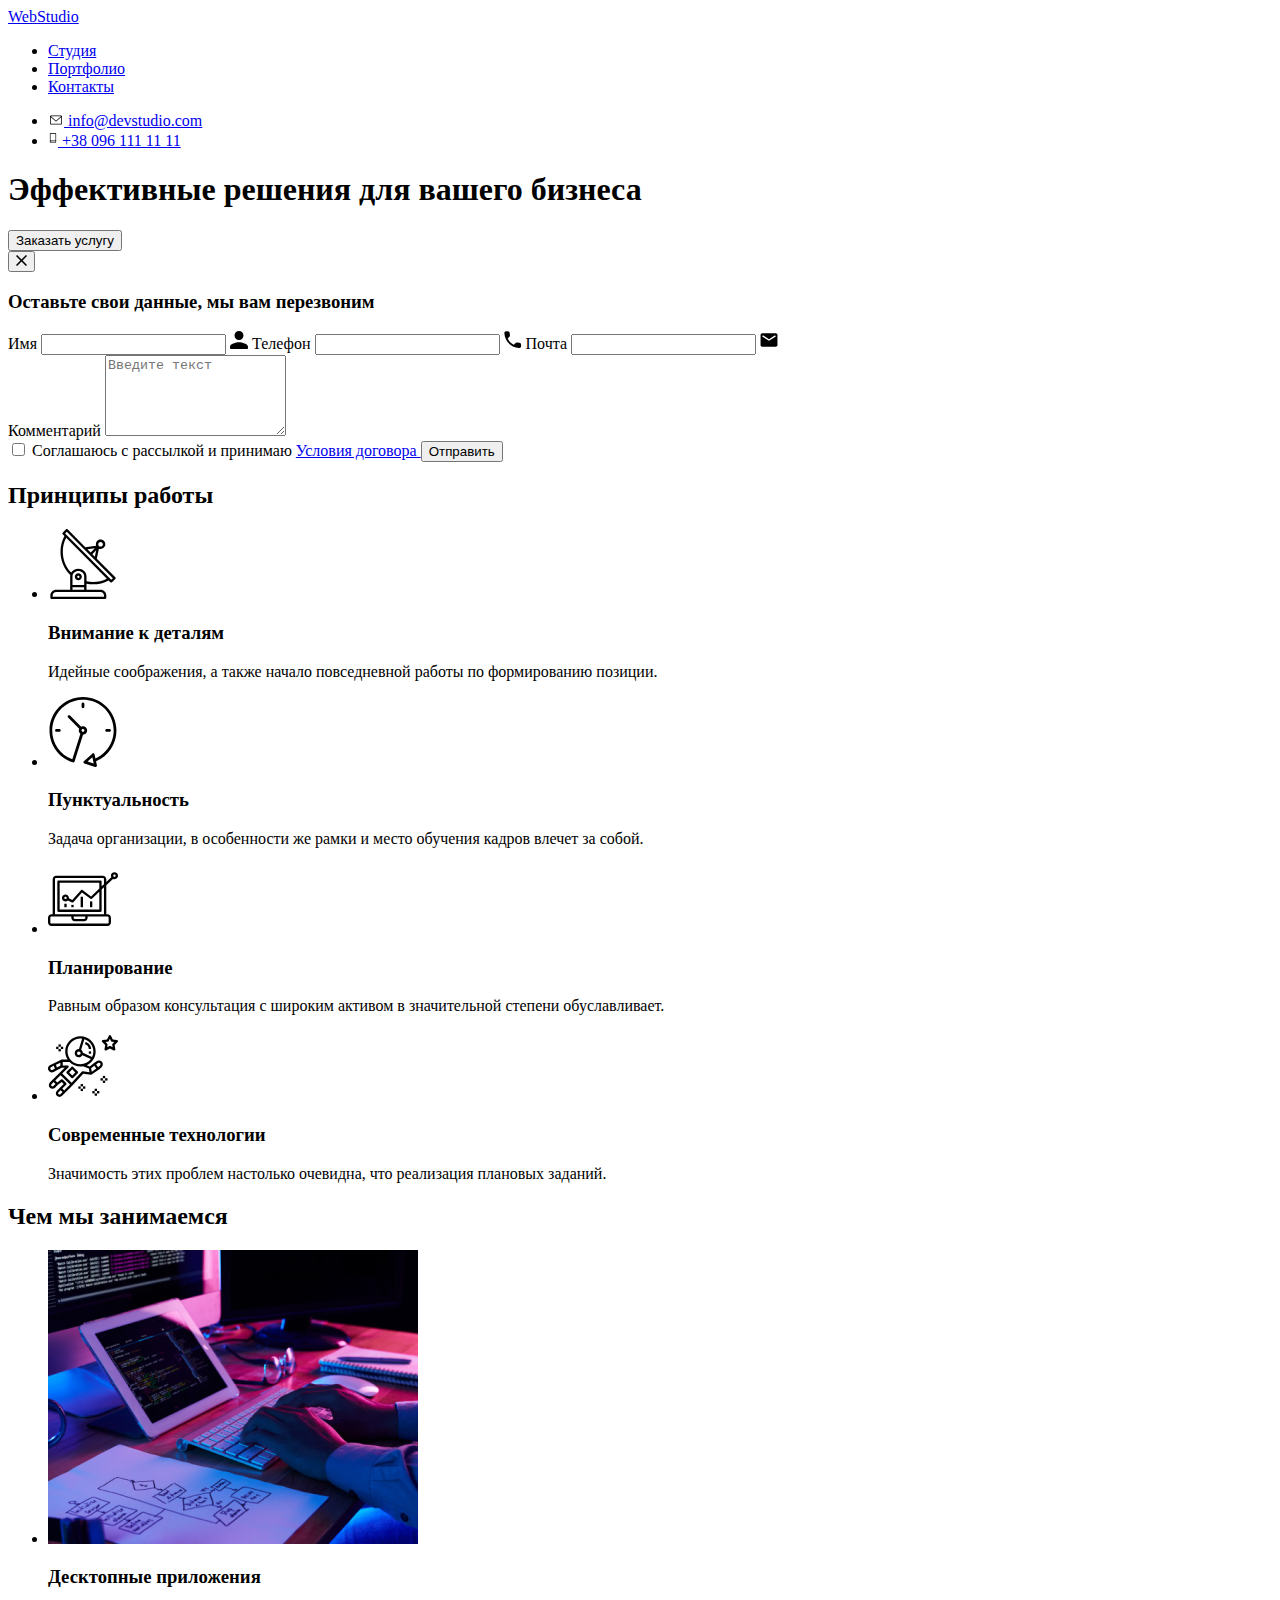
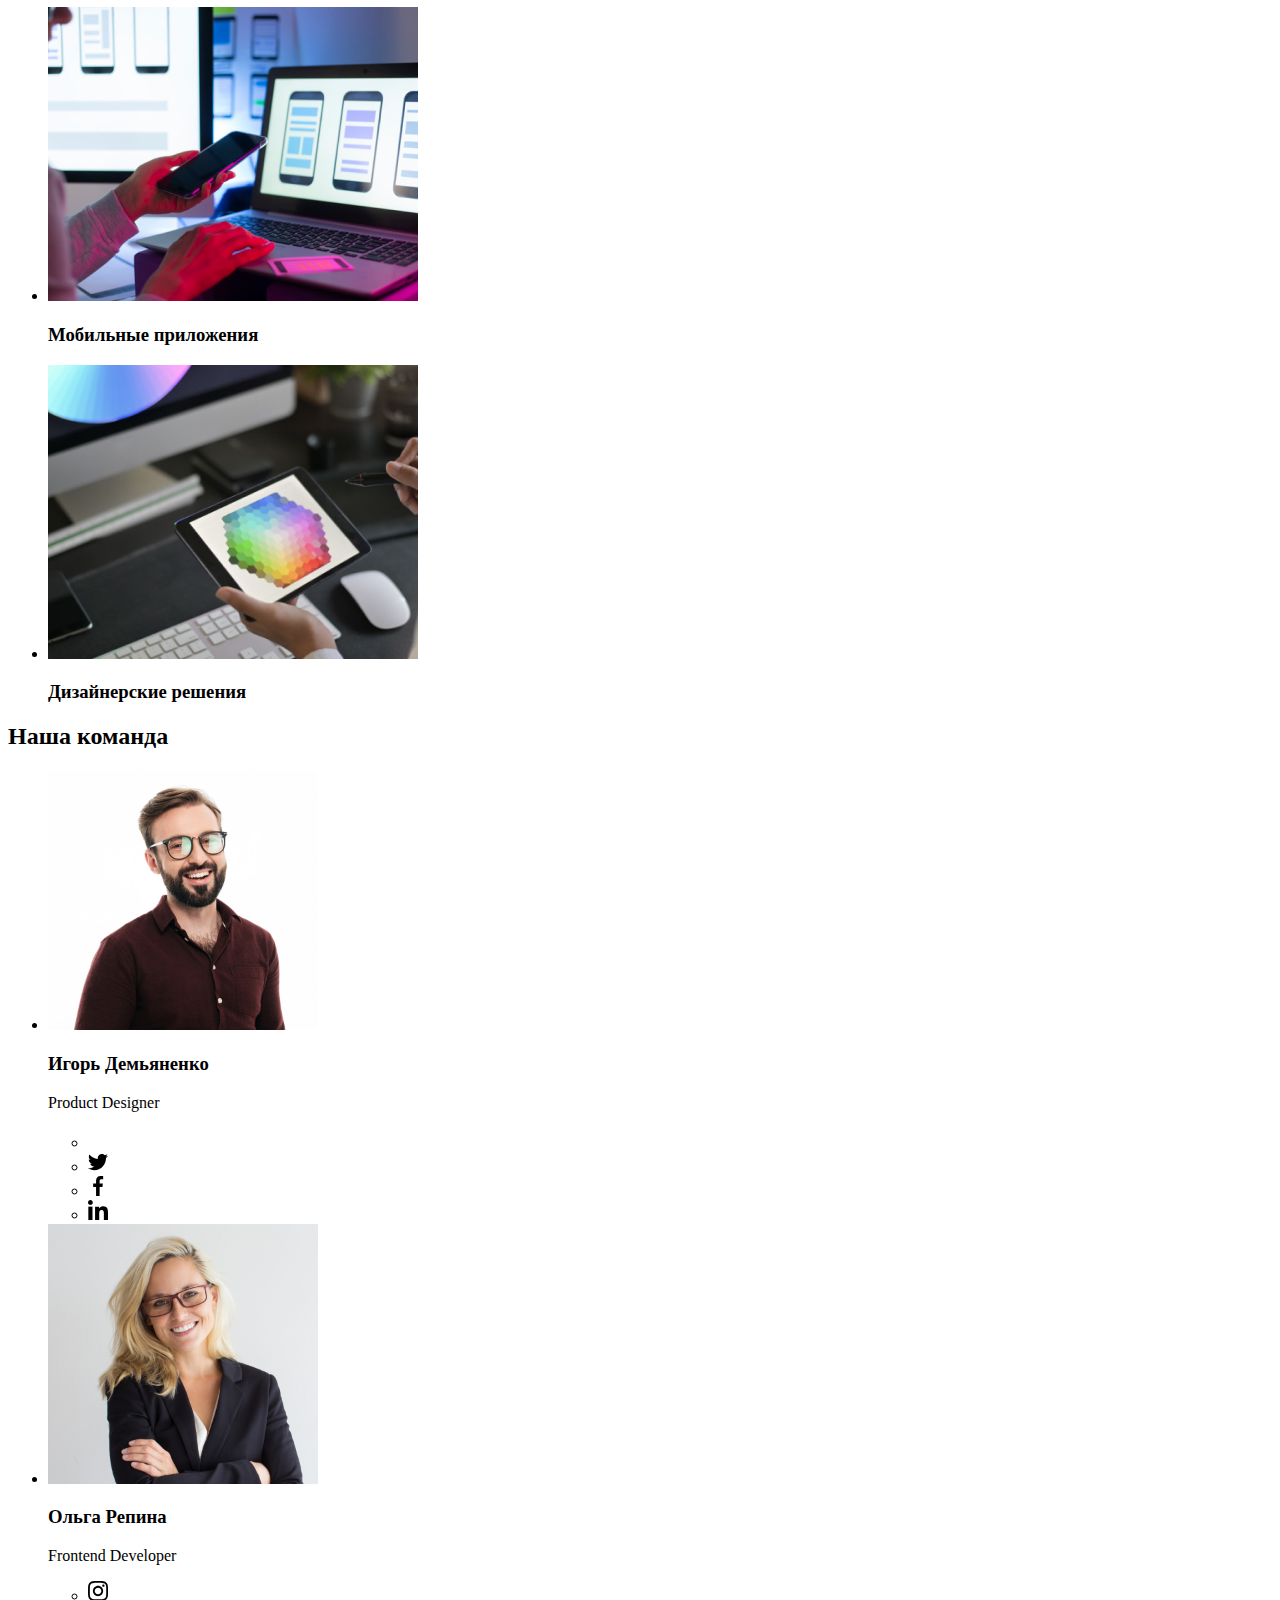
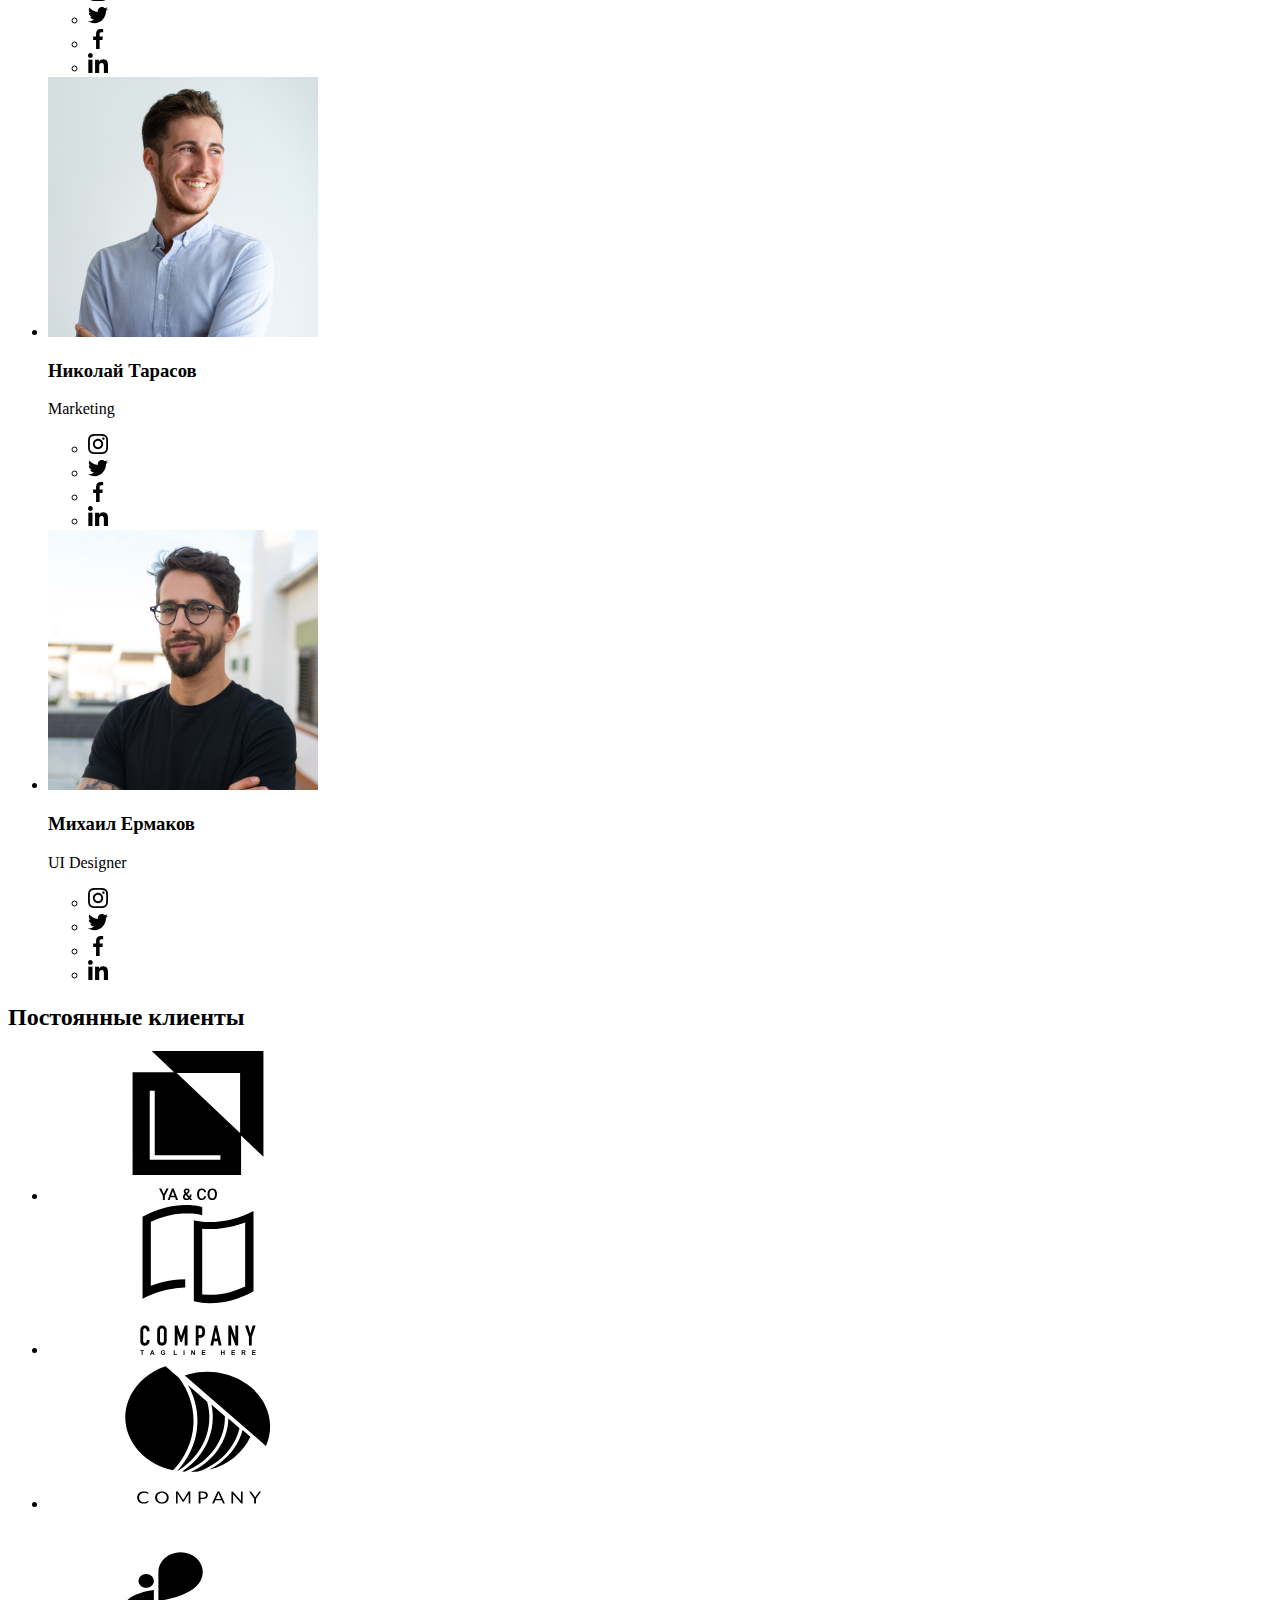
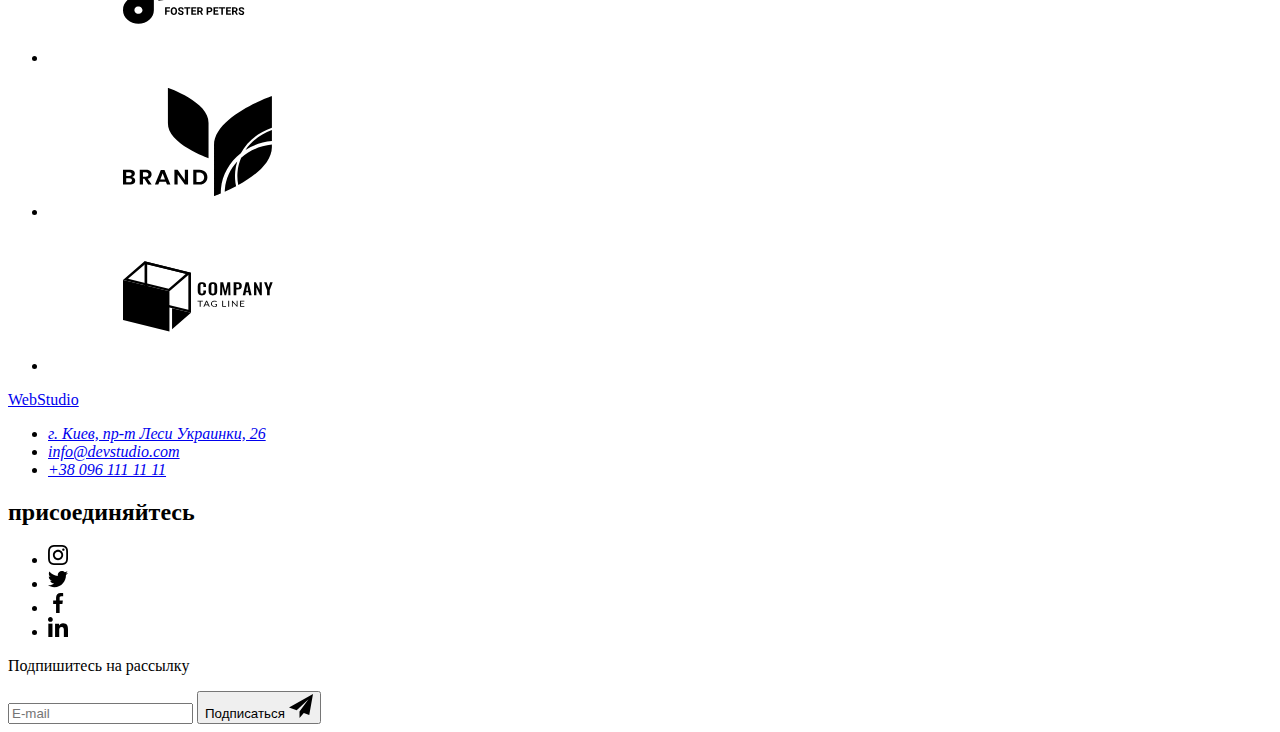
==== index.html @ 5159ea2b "Initial commit" ====
<!DOCTYPE html>
<html lang="ru">

<head>
    <meta charset="UTF-8">
    <meta http-equiv="X-UA-Compatible" content="IE=edge">
    <meta name="viewport" content="width=device-width, initial-scale=1.0">
    <title>Document</title>
    <!--Шрифти-->
    <link rel="preconnect" href="https://fonts.googleapis.com">
    <link rel="preconnect" href="https://fonts.gstatic.com" crossorigin>
    <link
        href="https://fonts.googleapis.com/css2?family=Raleway:wght@700&family=Roboto:wght@400;500;700;900&display=swap"
        rel="stylesheet">
    <!--Нормалізація стилів-->
    <link rel="stylesheet" href="https://cdnjs.cloudflare.com/ajax/libs/modern-normalize/1.1.0/modern-normalize.min.css"
        integrity="sha512-wpPYUAdjBVSE4KJnH1VR1HeZfpl1ub8YT/NKx4PuQ5NmX2tKuGu6U/JRp5y+Y8XG2tV+wKQpNHVUX03MfMFn9Q=="
        crossorigin="anonymous" referrerpolicy="no-referrer" />
    <!--Підключаємо стилі-->
    <link rel="stylesheet" href="./css/main.min.css">
</head>

<body>
    <!--Секція Хедер -->
    <header class="head-site">
        <div class="head-site__container container">
            <!-- section navigate -->
            <nav class="nav">
                <a href="./index.html" lang="en" class="logo head-site__logo"><span
                        class="head-site__logo--web">Web</span>Studio</a>
                <ul class="nav__list">
                    <li class="nav__item "><a href="./index.html" class="nav__link nav__link--current">Студия</a></li>
                    <li class="nav__item"><a href="./portfolio.html" class="nav__link">Портфолио</a></li>
                    <li class="nav__item"><a href="#" class="nav__link">Контакты</a></li>
                </ul>
            </nav>
            <ul class="connect">
                <li class="connect__item">
                    <a href="mailto:info@devstudio.com" class="connect__link">
                        <svg class="connect__item--email" width="16" height="12">
                            <use href="./images/symbol-defs.svg#icon-envelope-hover"></use>
                        </svg>

                        info@devstudio.com
                    </a>
                </li>
                <li class="connect__item">
                    <a href="tel:+380961111111" class="connect__link">
                        <svg class="connect__item--smart" width="10" height="16">
                            <use href="./images/symbol-defs.svg#icon-smartphone"></use>
                        </svg>

                        +38 096 111 11 11
                    </a>
                </li>
            </ul>
        </div>
    </header>
    <!-- Секція Мейн-->
    <main>
        <!--Секція 1 (основна сторінка)-->
        <section class="hero overlay section">
            <div class="hero__container container">
                <h1 class="hero__title">Эффективные решения для вашего бизнеса</h1>
                <button type="button" class="primary-button  button" data-modal-open>Заказать услугу</button>

                <!-- Модальное окно -->
                <div class="backdrop is-hidden" data-modal>
                    <div class="modal-order">
                        <button type="button" class="btn-close-modal" data-modal-close>
                            <svg class="modal-icon" width="11" height="11">
                                <use href="./images/symbol-defs.svg#icon-close"></use>
                            </svg>
                        </button>
                        <!-- Форма модального окна -->
                        <form class="form-modal-order">
                            <h3 class="title-form">Оставьте свои данные, мы вам перезвоним</h3>

                            <label for="name-order" class="name-input-order">Имя</label>
                            <label class="form-field">
                                <input type="text" class="input-form-order" name="name-order" id="name-order" />
                                <svg class="svg-form" width="18" height="18">
                                    <use href="./images/symbol-defs.svg#icon-person-lable"></use>
                                </svg>
                            </label>

                            <label for="tel-order" class="name-input-order">Телефон</label>
                            <label class="form-field">
                                <input type="tel" name="tel-order" id="tel-order" class="input-form-order" />
                                <svg class="svg-form" width="18" height="18">
                                    <use href="./images/symbol-defs.svg#icon-phone-lable"></use>
                                </svg>
                            </label>

                            <label for="email-order" class="name-input-order">Почта</label>
                            <label class="form-field">
                                <input type="email" name="email-order" id="email-order" class="input-form-order" />
                                <svg class="svg-form" width="18" height="18">
                                    <use href="./images/symbol-defs.svg#icon-mail-lable"></use>
                                </svg>
                            </label>

                            <div class="comment-box">
                                <label for="comments-order" class="name-input-order">Комментарий</label>
                                <textarea name="comments-order" id="comments-order" rows="5" placeholder="Введите текст"
                                    class="input-form-order"></textarea>
                            </div>
                            <!-- Checkbox Договора соглашения -->
                            <label class="text-checkbox-order">
                                <input class="checkbox-policy" type="checkbox" name="policy" value="policy" />
                                <span class="svg-checkbox"></span>
                                Соглашаюсь с рассылкой и принимаю
                                <a href="#" class="link-policy"> Условия договора </a>
                            </label>

                            <button type="submit" class="button btn-modal-form-order">Отправить</button>
                        </form>
                    </div>
                </div>

            </div>
        </section>
        <!--Секція 2 Наші переваги-->
        <section class="about section">
            <div class="container">
                <h2 class="visually-hidden">Принципы работы</h2>
                <ul class="about__list">
                    <li class="about__item">
                        <div class="about__svg">
                            <svg width="70" height="70">
                                <use href="./images/symbol-defs.svg#icon-antenna-1"></use>
                            </svg>
                        </div>
                        <h3 class="about__title">Внимание к деталям</h3>
                        <p class="about__text">Идейные соображения, а также начало повседневной работы по формированию
                            позиции.</p>
                    </li>
                    <li class="about__item">
                        <div class="about__svg">
                            <svg width="70" height="70">
                                <use href="./images/symbol-defs.svg#icon-clock-1"></use>
                            </svg>
                        </div>
                        <h3 class="about__title">Пунктуальность</h3>
                        <p class="about__text">Задача организации, в особенности же рамки и место обучения кадров влечет
                            за
                            собой.</p>
                    </li>
                    <li class="about__item">
                        <div class="about__svg">
                            <svg width="70" height="70">
                                <use href="./images/symbol-defs.svg#icon-diagram-1"></use>
                            </svg>
                        </div>
                        <h3 class="about__title">Планирование</h3>
                        <p class="about__text">Равным образом консультация с широким активом в значительной степени
                            обуславливает.</p>
                    </li>
                    <li class="about__item">
                        <div class="about__svg">
                            <svg width="70" height="70">
                                <use href="./images/symbol-defs.svg#icon-astronaut-1"></use>
                            </svg>
                        </div>
                        <h3 class="about__title">Современные технологии</h3>
                        <p class="about__text">Значимость этих проблем настолько очевидна, что реализация плановых
                            заданий.
                        </p>
                    </li>
                </ul>
            </div>
        </section>
        <!--Секція 3 чим ми займаємося-->
        <section class="service section">
            <div class="container">
                <h2 class="service__title title-section">Чем мы занимаемся</h2>
                <ul class="service__list">
                    <li class="service__item">
                        <div class="service__card">
                            <img src="./images/What-we-do/img.jpeg" width="370" alt="набор кода на планшете" />
                            <div class="servise__text-position">
                                <h3 class="servise__text">Десктопные приложения</h3>
                            </div>
                        </div>
                    </li>
                    <li class="service__item">
                        <div class="service__card">
                            <img src="./images/What-we-do/img-2.jpeg" width="370"
                                alt="визуализация приложения на компьютере" />
                            <div class="servise__text-position">
                                <h3 class="servise__text">Мобильные приложения</h3>
                            </div>
                        </div>
                    </li>
                    <li class="service__item">
                        <div class="service__card">
                            <img src="./images/What-we-do/img-3.jpeg" width="370" alt="палитра цветов" />
                            <div class="servise__text-position">
                                <h3 class="servise__text">Дизайнерские решения</h3>
                            </div>
                        </div>
                    </li>
                </ul>
            </div>
        </section>
        <!--Секція 4(Наша команда)-->
        <section class="team section">
            <div class="container">
                <h2 class="team-title title-section">Наша команда</h2>
                <ul class="team-list">
                    <li class="team-item">
                        <img src="./images/Our-team/IgorDemyanenko.jpeg" width="270" alt="Игорь Демьяненко">
                        <div class="team-wraper">
                            <h3 class="team-name">Игорь Демьяненко</h3>
                            <p class="team-prof">Product Designer</p>
                            <ul class="team-icon">
                                <li class="icon-list">
                                    <a href="https://www.instagram.com" target="_blank" rel="noreferrer noopener"
                                        class="team-link">
                                        <svg class="team-social-icon" width="20" height="20">
                                            <use href="./images/symbol-defs.svg#"></use>
                                        </svg>
                                    </a>
                                </li>
                                <li class="icon-list">
                                    <a href="https://twitter.com" target="_blank" rel="noreferrer noopener"
                                        class="team-link">
                                        <svg class="team-social-icon" width="20" height="20">
                                            <use href="./images/symbol-defs.svg#icon-twitter-1"></use>
                                        </svg>
                                    </a>
                                </li>
                                <li class="icon-list"><a href="https://www.facebook.com/" target="_blank"
                                        rel="noreferrer noopener" class="team-link">
                                        <svg class="team-social-icon" width="20" height="20">
                                            <use href="./images/symbol-defs.svg#icon-facebook-1"></use>
                                        </svg>
                                    </a>
                                </li>
                                <li class="icon-list"><a href="https://linkedin.com" target="_blank"
                                        rel="noreferrer noopener" class="team-link">
                                        <svg class="team-social-icon" width="20" height="20">
                                            <use href="./images/symbol-defs.svg#icon-linkedin-1"></use>
                                        </svg>
                                    </a>
                                </li>
                            </ul>
                        </div>
                    </li>
                    <li class="team-item">
                        <img src="./images/Our-team/OlgaRepina.jpeg" width="270" alt="Ольга Репина">
                        <div class="team-wraper">
                            <h3 class="team-name">Ольга Репина</h3>
                            <p class="team-prof">Frontend Developer</p>
                            <ul class="team-icon">
                                <li class="icon-list">
                                    <a href="https://www.instagram.com" target="_blank" rel="noreferrer noopener"
                                        class="team-link">
                                        <svg class="team-social-icon" width="20" height="20">
                                            <use href="./images/symbol-defs.svg#icon-instagram-2"></use>
                                        </svg>
                                    </a>
                                </li>
                                <li class="icon-list">
                                    <a href="https://twitter.com" target="_blank" rel="noreferrer noopener"
                                        class="team-link">
                                        <svg class="team-social-icon" width="20" height="20">
                                            <use href="./images/symbol-defs.svg#icon-twitter-1"></use>
                                        </svg>
                                    </a>
                                </li>
                                <li class="icon-list"><a href="https://www.facebook.com/" target="_blank"
                                        rel="noreferrer noopener" class="team-link">
                                        <svg class="team-social-icon" width="20" height="20">
                                            <use href="./images/symbol-defs.svg#icon-facebook-1"></use>
                                        </svg>
                                    </a>
                                </li>
                                <li class="icon-list"><a href="https://linkedin.com" target="_blank"
                                        rel="noreferrer noopener" class="team-link">
                                        <svg class="team-social-icon" width="20" height="20">
                                            <use href="./images/symbol-defs.svg#icon-linkedin-1"></use>
                                        </svg>
                                    </a>
                                </li>
                            </ul>
                        </div>
                    </li>
                    <li class="team-item">
                        <img src="./images/Our-team/NikolaiTarasov.jpeg" width="270" alt="Николай Тарасов">
                        <div class="team-wraper">
                            <h3 class="team-name">Николай Тарасов</h3>
                            <p class="team-prof">Marketing</p>
                            <ul class="team-icon">
                                <li class="icon-list">
                                    <a href="https://www.instagram.com" target="_blank" rel="noreferrer noopener"
                                        class="team-link">
                                        <svg class="team-social-icon" width="20" height="20">
                                            <use href="./images/symbol-defs.svg#icon-instagram-2"></use>
                                        </svg>
                                    </a>
                                </li>
                                <li class="icon-list">
                                    <a href="https://twitter.com" target="_blank" rel="noreferrer noopener"
                                        class="team-link">
                                        <svg class="team-social-icon" width="20" height="20">
                                            <use href="./images/symbol-defs.svg#icon-twitter-1"></use>
                                        </svg>
                                    </a>
                                </li>
                                <li class="icon-list"><a href="https://www.facebook.com/" target="_blank"
                                        rel="noreferrer noopener" class="team-link">
                                        <svg class="team-social-icon" width="20" height="20">
                                            <use href="./images/symbol-defs.svg#icon-facebook-1"></use>
                                        </svg>
                                    </a>
                                </li>
                                <li class="icon-list"><a href="https://linkedin.com" target="_blank"
                                        rel="noreferrer noopener" class="team-link">
                                        <svg class="team-social-icon" width="20" height="20">
                                            <use href="./images/symbol-defs.svg#icon-linkedin-1"></use>
                                        </svg>
                                    </a>
                                </li>
                            </ul>
                        </div>
                    </li>
                    <li class="team-item">
                        <img src="./images/Our-team/MikhailErmako.jpeg" width="270" alt="Михаил Ермаков">
                        <div class="team-wraper">
                            <h3 class="team-name">Михаил Ермаков</h3>
                            <p class="team-prof">UI Designer</p>
                            <ul class="team-icon">
                                <li class="icon-list">
                                    <a href="https://www.instagram.com" target="_blank" rel="noreferrer noopener"
                                        class="team-link">
                                        <svg class="team-social-icon" width="20" height="20">
                                            <use href="./images/symbol-defs.svg#icon-instagram-2"></use>
                                        </svg>
                                    </a>
                                </li>
                                <li class="icon-list">
                                    <a href="https://twitter.com" target="_blank" rel="noreferrer noopener"
                                        class="team-link">
                                        <svg class="team-social-icon" width="20" height="20">
                                            <use href="./images/symbol-defs.svg#icon-twitter-1"></use>
                                        </svg>
                                    </a>
                                </li>
                                <li class="icon-list">
                                    <a href="https://www.facebook.com/" target="_blank" rel="noreferrer noopener"
                                        class="team-link">
                                        <svg class="team-social-icon" width="20" height="20">
                                            <use href="./images/symbol-defs.svg#icon-facebook-1"></use>
                                        </svg>
                                    </a>
                                </li>
                                <li class="icon-list">
                                    <a href="https://linkedin.com" target="_blank" rel="noreferrer noopener"
                                        class="team-link">
                                        <svg class="team-social-icon" width="20" height="20">
                                            <use href="./images/symbol-defs.svg#icon-linkedin-1"></use>
                                        </svg>
                                    </a>
                                </li>
                            </ul>
                        </div>
                    </li>
                </ul>
            </div>
        </section>
        <!-- section Regular customers -->
        <section class="customers section">
            <div class="container">
                <h2 class="customers__title title-section">Постоянные клиенты</h2>
                <ul class="customers__list">
                    <li class="customers__item">
                        <a href="#" class="customers__link">
                            <svg class="customers__svg">
                                <use href="./images/symbol-defs.svg#icon-Logo"></use>
                            </svg>
                        </a>
                    </li>
                    <li class="customers__item">
                        <a href="#" class="customers__link">
                            <svg class="customers__svg">
                                <use href="./images/symbol-defs.svg#icon-Logo-2"></use>
                            </svg>
                        </a>
                    </li>
                    <li class="customers__item">
                        <a href="#" class="customers__link">
                            <svg class="customers__svg">
                                <use href="./images/symbol-defs.svg#icon-Logo-3"></use>
                            </svg>
                        </a>
                    </li>
                    <li class="customers__item">
                        <a href="#" class="customers__link">
                            <svg class="customers__svg">
                                <use href="./images/symbol-defs.svg#icon-Logo-4"></use>
                            </svg>
                        </a>
                    </li>
                    <li class="customers__item">
                        <a href="#" class="customers__link">
                            <svg class="customers__svg">
                                <use href="./images/symbol-defs.svg#icon-Logo-5"></use>
                            </svg>
                        </a>
                    </li>
                    <li class="customers__item">
                        <a href="#" class="customers__link">
                            <svg class="customers__svg">
                                <use href="./images/symbol-defs.svg#icon-Logo-6"></use>
                            </svg>
                        </a>
                    </li>
                </ul>
            </div>
        </section>
    </main>
    <!--Секція Футер-->
    <footer class="footer">
        <div class="container">
            <!-- section contacts -->
            <div class="primary-fsection">
                <a href="./index.html" lang="en" class="logo footer__logo"><span
                        class="footer__logo--web">Web</span>Studio</a>
                <address class="address">
                    <ul class="footer-list">
                        <li class="footer-item">
                            <a href="https://goo.gl/maps/28opbv9EyFsikmQ97" target="_blank" rel="noreferrer noopener"
                                class="footer-contacts "><span class="address-color">г. Киев,
                                    пр-т Леси Украинки, 26</span></a>
                        </li>
                        <li class="footer-item">
                            <a href="mailto:info@devstudio.com" class="footer-contacts">info@devstudio.com</a>
                        </li>
                        <li class="footer-item">
                            <a href="tel:+380961111111" class="footer-contacts">+38 096 111 11 11</a>
                        </li>
                    </ul>
                </address>
            </div>
            <div class="second-fsection">
                <h2 class="footer-title">присоединяйтесь</h2>
                <ul class="footer-social">
                    <li class="fsocial-list">
                        <a href="https://www.instagram.com" target="_blank" rel="noreferrer noopener"
                            class="fsocial-link">
                            <svg class="fsocial-icon" width="20" height="20">
                                <use href="./images/symbol-defs.svg#icon-instagram-2"></use>
                            </svg>
                        </a>
                    </li>
                    <li class="fsocial-list">
                        <a href="https://twitter.com" target="_blank" rel="noreferrer noopener" class="fsocial-link">
                            <svg class="fsocial-icon" width="20" height="20">
                                <use href="./images/symbol-defs.svg#icon-twitter-1"></use>
                            </svg>
                        </a>
                    </li>
                    <li class="fsocial-list">
                        <a href="https://www.facebook.com/" target="_blank" rel="noreferrer noopener"
                            class="fsocial-link">
                            <svg class="fsocial-icon" width="20" height="20">
                                <use href="./images/symbol-defs.svg#icon-facebook-1"></use>
                            </svg>
                        </a>
                    </li>
                    <li class="fsocial-list">
                        <a href="https://linkedin.com" target="_blank" rel="noreferrer noopener" class="fsocial-link">
                            <svg class="fsocial-icon" width="20" height="20">
                                <use href="./images/symbol-defs.svg#icon-linkedin-1"></use>
                            </svg>
                        </a>
                    </li>
                </ul>
            </div>
            <div class="container-subscription">
                <p class="form-title">Подпишитесь на рассылку</p>
                <form class="footer-form">
                    <input type="email" name="email" autocomplete="on" placeholder="E-mail"
                        class="footer-email-input" />

                    <button type="submit" class="button footer-btn-subscrib">
                        Подписаться
                        <svg class="icon-subscribe" width="24" height="24">
                            <use href="./images/symbol-defs.svg#icon-icon-send"></use>
                        </svg>
                    </button>
                </form>
            </div>
        </div>
    </footer>
    <script src="./js/modal.js"></script>
</body>

</html>
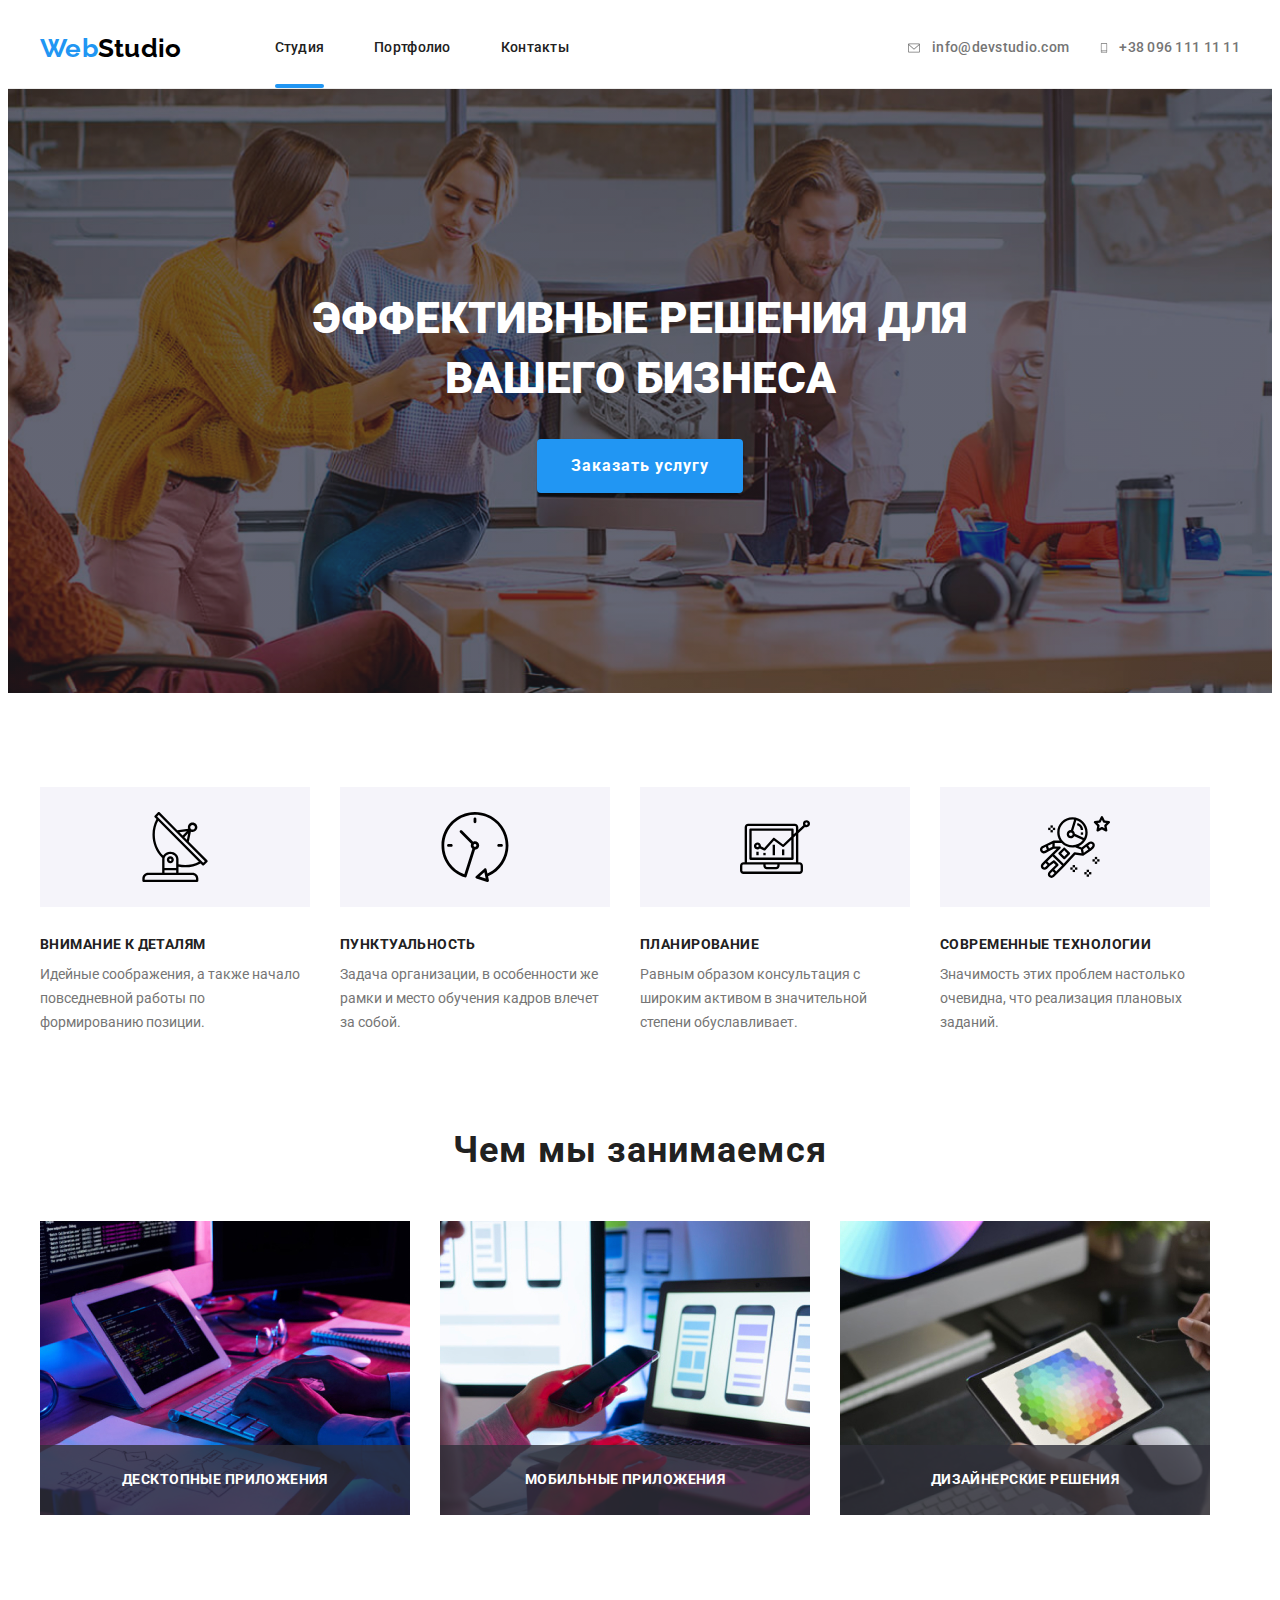
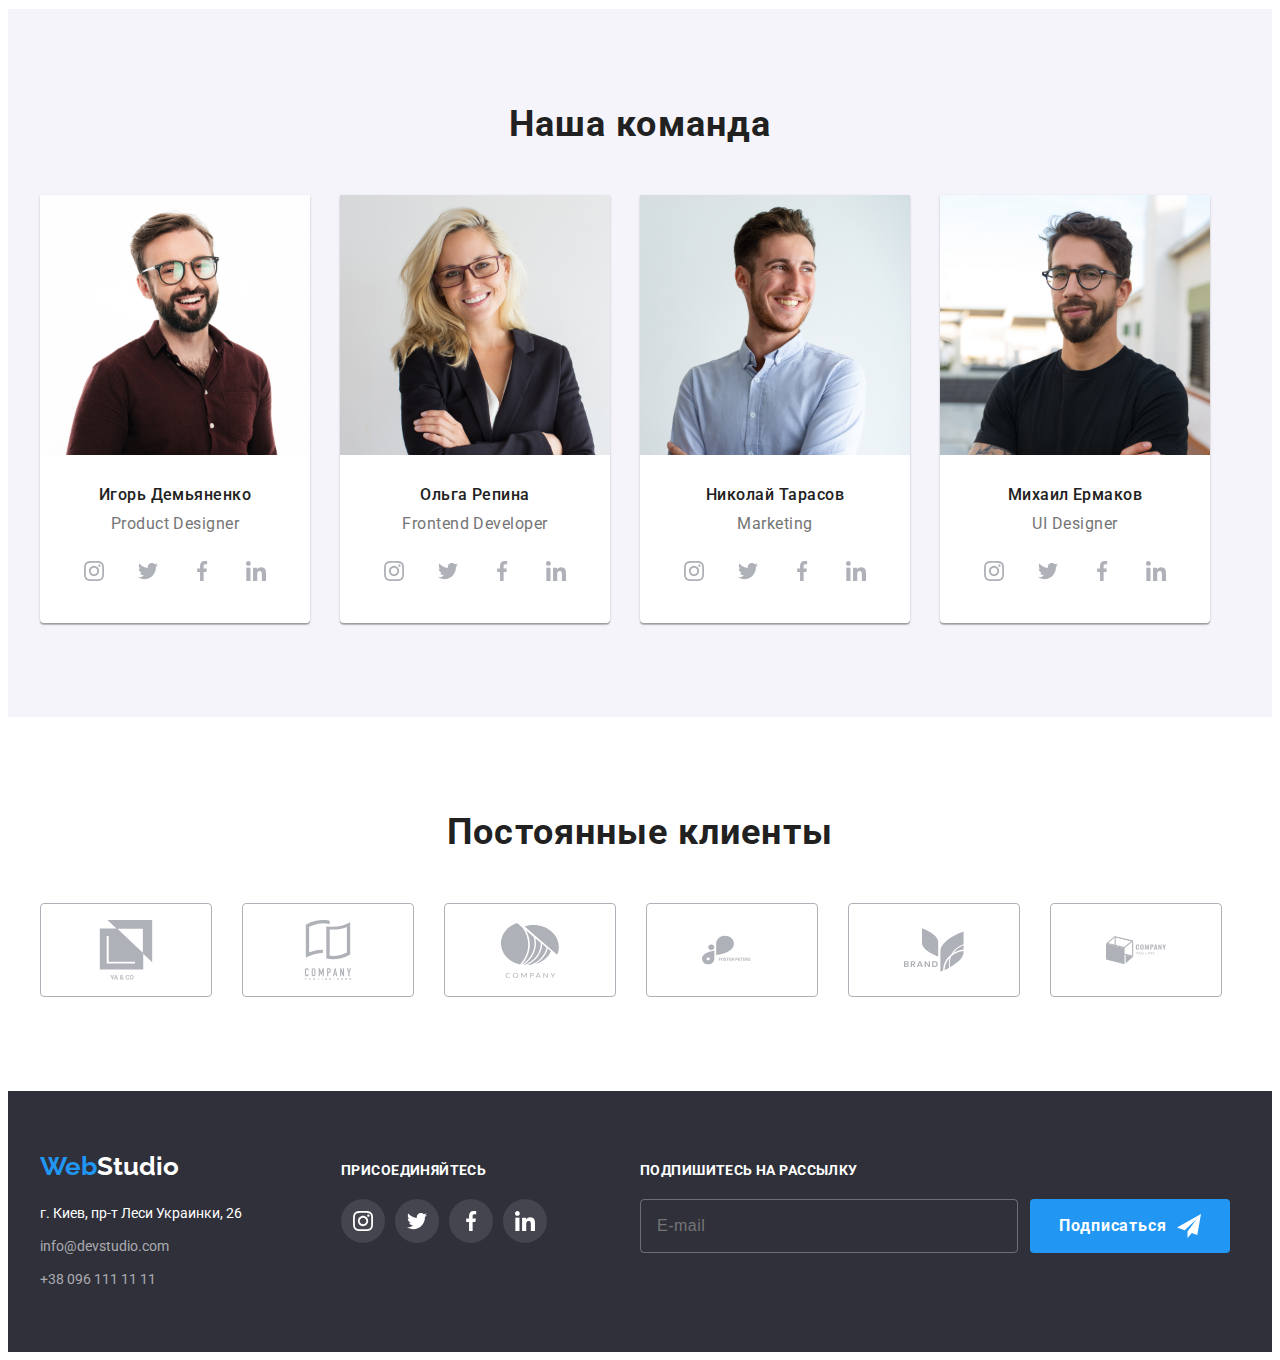
==== commit a59b3e2c: "Виправив усі помилки з 7 ДЗ" ====
--- a/index.html
+++ b/index.html
@@ -17,7 +17,7 @@
         integrity="sha512-wpPYUAdjBVSE4KJnH1VR1HeZfpl1ub8YT/NKx4PuQ5NmX2tKuGu6U/JRp5y+Y8XG2tV+wKQpNHVUX03MfMFn9Q=="
         crossorigin="anonymous" referrerpolicy="no-referrer" />
     <!--Підключаємо стилі-->
-    <link rel="stylesheet" href="./css/main.min.css">
+    <link rel="stylesheet" href="./CSS/main.min.css">
 </head>
 
 <body>
@@ -27,7 +27,7 @@
             <!-- section navigate -->
             <nav class="nav">
                 <a href="./index.html" lang="en" class="logo head-site__logo"><span
-                        class="head-site__logo--web">Web</span>Studio</a>
+                        class="head-site__web">Web</span>Studio</a>
                 <ul class="nav__list">
                     <li class="nav__item "><a href="./index.html" class="nav__link nav__link--current">Студия</a></li>
                     <li class="nav__item"><a href="./portfolio.html" class="nav__link">Портфолио</a></li>
@@ -37,7 +37,7 @@
             <ul class="connect">
                 <li class="connect__item">
                     <a href="mailto:info@devstudio.com" class="connect__link">
-                        <svg class="connect__item--email" width="16" height="12">
+                        <svg class="connect__email" width="16" height="12">
                             <use href="./images/symbol-defs.svg#icon-envelope-hover"></use>
                         </svg>
 
@@ -46,7 +46,7 @@
                 </li>
                 <li class="connect__item">
                     <a href="tel:+380961111111" class="connect__link">
-                        <svg class="connect__item--smart" width="10" height="16">
+                        <svg class="connect__smart" width="10" height="16">
                             <use href="./images/symbol-defs.svg#icon-smartphone"></use>
                         </svg>
 
@@ -178,8 +178,8 @@
                     <li class="service__item">
                         <div class="service__card">
                             <img src="./images/What-we-do/img.jpeg" width="370" alt="набор кода на планшете" />
-                            <div class="servise__text-position">
-                                <h3 class="servise__text">Десктопные приложения</h3>
+                            <div class="service__position">
+                                <h3 class="service__text">Десктопные приложения</h3>
                             </div>
                         </div>
                     </li>
@@ -187,16 +187,16 @@
                         <div class="service__card">
                             <img src="./images/What-we-do/img-2.jpeg" width="370"
                                 alt="визуализация приложения на компьютере" />
-                            <div class="servise__text-position">
-                                <h3 class="servise__text">Мобильные приложения</h3>
+                            <div class="service__position">
+                                <h3 class="service__text">Мобильные приложения</h3>
                             </div>
                         </div>
                     </li>
                     <li class="service__item">
                         <div class="service__card">
                             <img src="./images/What-we-do/img-3.jpeg" width="370" alt="палитра цветов" />
-                            <div class="servise__text-position">
-                                <h3 class="servise__text">Дизайнерские решения</h3>
+                            <div class="service__position">
+                                <h3 class="service__text">Дизайнерские решения</h3>
                             </div>
                         </div>
                     </li>
@@ -218,7 +218,7 @@
                                     <a href="https://www.instagram.com" target="_blank" rel="noreferrer noopener"
                                         class="team-link">
                                         <svg class="team-social-icon" width="20" height="20">
-                                            <use href="./images/symbol-defs.svg#"></use>
+                                            <use href="./images/symbol-defs.svg#icon-instagram-2"></use>
                                         </svg>
                                     </a>
                                 </li>
@@ -426,7 +426,7 @@
             <!-- section contacts -->
             <div class="primary-fsection">
                 <a href="./index.html" lang="en" class="logo footer__logo"><span
-                        class="footer__logo--web">Web</span>Studio</a>
+                        class="footer__web">Web</span>Studio</a>
                 <address class="address">
                     <ul class="footer-list">
                         <li class="footer-item">
--- a/CSS/main.min.css
+++ b/CSS/main.min.css
@@ -0,0 +1 @@
+:root{--main-font: "Roboto", sans-serif;--secondary-font: "Raleway", sans-serif;--primary-letter-spacing: 0.03em;--accent-color: #2196F3;--txt-color: #212121;--general-color: #757575;--additional--color: #FFFFFF;--team-social-link: #AFB1B8;--backgraund-color: #2F303A;--backgraund-btn-color: #2196F3;--backgraund--hover-color: #188CE8;--backgraund--add-color: #F5F4FA;--backgraund--general-color: #FFFFFF;--backgraund--hover-port: rgba(33, 150, 243, 0.9);--hero-bg-color: #c4c4c4;--animation-transition: 250ms cubic-bezier(0.4, 0, 0.2, 1);--card-set-gap: 30px;--backdrop-bgc: rgba(0, 0, 0, 0.2);--white-bgc: #ffffff;--form-order-focus-fill: #2196f3;--blue-bgc: #2196f3;--communication-color: rgba(255, 255, 255, 0.6)}h1,h2,h3,h4,h5,h6,p,ul{margin:0;padding:0}img{display:block;max-width:100%}body{font-family:var(--main-font);color:var(--general-color);background-color:var(--additional--color)}a{text-decoration:none}ul,li{list-style:none}input,textarea{outline:none}.title-section{font-weight:700;font-size:36px;line-height:1.17;text-align:center;letter-spacing:var(--primary-letter-spacing)}.button{font-family:inherit;cursor:pointer;border-color:rgba(0,0,0,0);border-radius:4px;color:var(--additional--color);background-color:var(--blue-bgc)}.container{width:1200px;margin:0 auto;padding-left:15px;padding-right:15px}.section{padding-top:94px;padding-bottom:94px}.visually-hidden{position:absolute;width:1px;height:1px;margin:-1px;border:0;padding:0;white-space:nowrap;-webkit-clip-path:inset(100%);clip-path:inset(100%);clip:rect(0 0 0 0);overflow:hidden}.nav__link--current:visited{color:var(--backgraund-btn-color)}.head-site{font-weight:500;font-size:14px;line-height:1.14;letter-spacing:.02em;border-bottom:1px solid #ececec}.head-site__container{min-height:80px;display:-webkit-box;display:-ms-flexbox;display:flex;-webkit-box-pack:justify;-ms-flex-pack:justify;justify-content:space-between;-webkit-box-align:center;-ms-flex-align:center;align-items:center}.nav{display:-webkit-box;display:-ms-flexbox;display:flex;-webkit-box-align:center;-ms-flex-align:center;align-items:center}.nav__list{display:-webkit-box;display:-ms-flexbox;display:flex;margin-left:93px}.nav__list .nav__item+.nav__item{margin-left:50px}.nav__link{display:block;padding-top:32px;padding-bottom:32px;font-weight:500;font-size:14px;line-height:1.14;letter-spacing:.02em;color:var(--txt-color);-webkit-transition:color var(--animation-transition);transition:color var(--animation-transition)}.nav__link:hover,.nav__link:focus{color:var(--backgraund-btn-color)}.nav__link.nav__link--current:after{position:absolute;content:"";display:block;left:0;bottom:0;width:100%;height:4px;background-color:var(--backgraund-btn-color);border-radius:2px}.nav__item,.connect__item{position:relative}.connect{display:-webkit-box;display:-ms-flexbox;display:flex}.connect .connect__item+.connect__item{margin-left:30px}.connect__link{display:-webkit-box;display:-ms-flexbox;display:flex;-webkit-box-align:center;-ms-flex-align:center;align-items:center;padding-top:32px;padding-bottom:32px;color:var(--general-color);-webkit-transition:color var(--animation-transition);transition:color var(--animation-transition)}.connect__link:hover,.connect__link:focus{color:var(--backgraund-btn-color)}.connect__email,.connect__smart{fill:currentColor;margin-right:10px}.footer{background-color:#2f303a;padding-top:60px;padding-bottom:60px}.footer .container{display:-webkit-box;display:-ms-flexbox;display:flex;-webkit-box-align:baseline;-ms-flex-align:baseline;align-items:baseline}.address{font-style:normal;font-size:14px;line-height:1.71;color:#fff;margin-top:20px}.address-color{color:#fff;-webkit-transition:color var(--animation-transition);transition:color var(--animation-transition)}.address-color:hover,.address-color:focus{color:var(--hover-cont-link)}.footer-item+.footer-item{margin-top:9px}.footer-contacts{color:var(--communication-color);-webkit-transition:color var(--animation-transition);transition:color var(--animation-transition)}.footer-contacts:hover,.footer-contacts:focus{color:var(--hover-cont-link)}.primary-fsection{min-width:231px}.second-fsection{margin-left:70px}.footer-title{font-family:var(--main-font);font-weight:700;font-size:14px;line-height:1.14;letter-spacing:var(--primary-letter-spacing);text-transform:uppercase;color:var(--backgraund--general-color);margin-bottom:20px}.footer-social{display:-webkit-box;display:-ms-flexbox;display:flex}.fsocial-list:nth-child(n+2){margin-left:10px}.fsocial-link{display:-webkit-box;display:-ms-flexbox;display:flex;-webkit-box-align:center;-ms-flex-align:center;align-items:center;-webkit-box-pack:center;-ms-flex-pack:center;justify-content:center;width:44px;height:44px;border-radius:50%;background:rgba(255,255,255,.1);-webkit-transition:background var(--animation-transition);transition:background var(--animation-transition)}.fsocial-link:hover,.fsocial-link:focus{background:var(--backgraund-btn-color)}.fsocial-icon{fill:var(--additional--color)}.container-subscription{margin-left:93px}.form-title{margin-bottom:20px;text-transform:uppercase;font-weight:700;font-size:14px;line-height:1.14;letter-spacing:var(--primary-letter-spacing);color:var(--additional--color)}.footer-form{display:-webkit-box;display:-ms-flexbox;display:flex}.footer-email-input{font-weight:400;font-size:16px;line-height:1.25;display:-webkit-box;display:-ms-flexbox;display:flex;-webkit-box-align:center;-ms-flex-align:center;align-items:center;letter-spacing:.03em;color:rgba(255,255,255,.6);width:358px;padding-left:16px;background-color:rgba(0,0,0,0);border:1px solid rgba(255,255,255,.3);border-radius:4px}.footer-btn-subscrib{display:-webkit-box;display:-ms-flexbox;display:flex;-webkit-box-pack:center;-ms-flex-pack:center;justify-content:center;-webkit-box-align:center;-ms-flex-align:center;align-items:center;padding-top:10px;padding-bottom:10px;margin-left:12px;min-width:200px;font-weight:700;font-size:16px;line-height:1.88;letter-spacing:.06em;color:var(--additional--color);background-color:var(--backgraund-btn-color)}.footer-form{display:-webkit-box;display:-ms-flexbox;display:flex}.footer-email-input{font-weight:400;font-size:16px;line-height:1.25;display:-webkit-box;display:-ms-flexbox;display:flex;-webkit-box-align:center;-ms-flex-align:center;align-items:center;letter-spacing:.03em;color:rgba(255,255,255,.6);width:358px;padding-left:16px;background-color:rgba(0,0,0,0);border:1px solid rgba(255,255,255,.3);border-radius:4px}.footer-email-input:focus{border:1px solid var(--backgraund-btn-color)}.icon-subscribe{margin-left:10px;fill:var(--backgraund--general-color)}.logo{font-family:var(--secondary-font);font-weight:700;font-size:26px;line-height:1.19;color:#000}.head-site__web,.footer__web{color:#2196f3}.footer__logo{color:#fff}.hero{margin:0 auto;max-height:600px;max-width:1600px;padding-top:200px;padding-bottom:200px}.hero.overlay{background-position:center;background-size:cover;background-repeat:no-repeat;background-image:-webkit-gradient(linear, left top, right top, from(rgba(47, 48, 58, 0.4)), to(rgba(47, 48, 58, 0.4))),url(../images/hero.jpg);background-image:linear-gradient(to right, rgba(47, 48, 58, 0.4), rgba(47, 48, 58, 0.4)),url(../images/hero.jpg);background-color:var(--hero-bg-color)}.hero__container{width:696px;text-align:center}.hero__title{text-transform:uppercase;font-weight:900;font-size:44px;line-height:1.36;color:#fff}.primary-button{padding:10px 32px;margin-left:auto;margin-right:auto;margin-top:30px;background:#2196f3;font-weight:700;font-size:16px;line-height:1.9;letter-spacing:.06em;color:var(--white-bgc);-webkit-box-shadow:0px 3px 1px rgba(0,0,0,.1),0px 1px 2px rgba(0,0,0,.08),0px 2px 2px rgba(0,0,0,.12);box-shadow:0px 3px 1px rgba(0,0,0,.1),0px 1px 2px rgba(0,0,0,.08),0px 2px 2px rgba(0,0,0,.12);-webkit-transition:background var(--animation-transition);transition:background var(--animation-transition)}.primary-button:hover,.primary-button:focus{background:#188ce8}.backdrop{position:fixed;top:0;left:0;width:100%;height:100%;z-index:5;-webkit-transition:opacity var(--animation-transition),visibility var(--animation-transition);transition:opacity var(--animation-transition),visibility var(--animation-transition);background-color:var(--backdrop-bgc)}.backdrop.is-hidden{opacity:0;pointer-events:none;visibility:hidden}.modal-order{position:absolute;top:50%;left:50%;-webkit-transform:translate(-50%, -50%);transform:translate(-50%, -50%);min-width:528px;min-height:581px;padding:40px;background-color:var(--white-bgc);-webkit-box-shadow:0px 1px 3px rgba(0,0,0,.12),0px 1px 1px rgba(0,0,0,.14),0px 2px 1px rgba(0,0,0,.2);box-shadow:0px 1px 3px rgba(0,0,0,.12),0px 1px 1px rgba(0,0,0,.14),0px 2px 1px rgba(0,0,0,.2);border-radius:4px}.btn-close-modal{position:absolute;top:8px;right:8px;display:-webkit-box;display:-ms-flexbox;display:flex;-webkit-box-align:center;-ms-flex-align:center;align-items:center;-webkit-box-pack:center;-ms-flex-pack:center;justify-content:center;width:30px;height:30px;border:1px solid rgba(0,0,0,.1);border-radius:50%;background:rgba(0,0,0,0);cursor:pointer;fill:#000;-webkit-transition:fill var(--animation-transition);transition:fill var(--animation-transition)}.btn-close-modal:hover,.btn-close-modal:focus{fill:var(--form-order-focus-fill)}.form-modal-order{display:-webkit-box;display:-ms-flexbox;display:flex;-webkit-box-orient:vertical;-webkit-box-direction:normal;-ms-flex-direction:column;flex-direction:column}.title-form{margin-bottom:12px;font-weight:bold;font-size:20px;line-height:1.15;text-align:center;letter-spacing:var(--primary-letter-spacing);color:var(--txt-color)}.comment-box{margin-bottom:20px}.form-field{position:relative;margin-bottom:10px}.svg-form{position:absolute;top:52%;left:12px;-webkit-transform:translateY(-50%);transform:translateY(-50%);-webkit-transition:fill var(--animation-transition);transition:fill var(--animation-transition)}.input-form-order{padding-top:11px;padding-right:12px;padding-bottom:11px;padding-left:12px;width:100%;border:1px solid rgba(33,33,33,.2);border-radius:4px;resize:none;-webkit-transition:border var(--animation-transition);transition:border var(--animation-transition)}.input-form-order:not(:last-child){padding-left:42px}.input-form-order:focus{border:1px solid #2196f3}.input-form-order:focus~.svg-form{fill:var(--form-order-focus-fill)}.name-input-order{display:block;text-align:start;margin-bottom:4px;font-weight:400;font-size:12px;line-height:1.17;letter-spacing:.01em}.text-checkbox-order{display:-webkit-box;display:-ms-flexbox;display:flex;-webkit-box-pack:center;-ms-flex-pack:center;justify-content:center;-webkit-box-align:center;-ms-flex-align:center;align-items:center;margin-left:12px;margin-right:12px;margin-bottom:30px;font-weight:400;font-size:14px;line-height:1.71;letter-spacing:var(--primary-letter-spacing)}.checkbox-policy{-webkit-appearance:none;-moz-appearance:none;appearance:none;position:absolute}.checkbox-policy:checked+.svg-checkbox{border-color:rgba(0,0,0,0);background-color:var(--blue-bgc);background-image:url(../images/icon/check-lable.svg);background-size:contain;background-origin:border-box}.checkbox-policy:focus+.svg-checkbox{border-color:var(--blue-bgc)}.svg-checkbox{display:inline-block;width:16px;height:15px;border:2px solid #212121;border-radius:4px;margin-right:7px;-webkit-transition:border-color var(--animation-transition),background-color var(--animation-transition),background-image var(--animation-transition);transition:border-color var(--animation-transition),background-color var(--animation-transition),background-image var(--animation-transition)}.link-policy{text-decoration:underline;color:var(--backgraund-btn-color)}.btn-modal-form-order{width:200px;padding-top:10px;padding-right:55px;padding-bottom:10px;padding-left:55px;margin-right:auto;margin-left:auto;font-weight:700;font-size:16px;line-height:1.89;letter-spacing:.06em;-webkit-transition:background-color var(--animation-transition);transition:background-color var(--animation-transition)}.btn-modal-form-order:hover,.btn-modal-form-order:focus{background-color:#188ce8}.filter{display:-webkit-box;display:-ms-flexbox;display:flex;-webkit-box-align:center;-ms-flex-align:center;align-items:center;-webkit-box-pack:center;-ms-flex-pack:center;justify-content:center;margin-bottom:50px}.filter__item+.filter__item{margin-left:8px}.filter__button{font-weight:500;font-size:16px;line-height:1.63;text-align:center;letter-spacing:var(--primary-letter-spacing);color:var(--txt-color);background-color:#f5f4fa;padding:6px 22px;-webkit-transition:background-color var(--animation-transition),color var(--animation-transition),-webkit-box-shadow var(--animation-transition);transition:background-color var(--animation-transition),color var(--animation-transition),-webkit-box-shadow var(--animation-transition);transition:box-shadow var(--animation-transition),background-color var(--animation-transition),color var(--animation-transition);transition:box-shadow var(--animation-transition),background-color var(--animation-transition),color var(--animation-transition),-webkit-box-shadow var(--animation-transition)}.filter__button:hover,.filter__button:focus{color:var(--white-bgc);background-color:#2196f3;-webkit-box-shadow:0px 3px 1px rgba(0,0,0,.1),0px 1px 2px rgba(0,0,0,.08),0px 2px 2px rgba(0,0,0,.12);box-shadow:0px 3px 1px rgba(0,0,0,.1),0px 1px 2px rgba(0,0,0,.08),0px 2px 2px rgba(0,0,0,.12)}.filter__button--current{color:var(--white-bgc);background-color:#2196f3}.port-list{display:-webkit-box;display:-ms-flexbox;display:flex;-ms-flex-wrap:wrap;flex-wrap:wrap;margin-left:calc(-1*var(--card-set-gap));margin-bottom:calc(-1*var(--card-set-gap))}.port-link{margin-left:var(--card-set-gap);margin-bottom:var(--card-set-gap);-ms-flex-preferred-size:calc(33.3333333333% - var(--card-set-gap));flex-basis:calc(33.3333333333% - var(--card-set-gap));cursor:pointer;display:block;-webkit-transition:-webkit-box-shadow var(--animation-transition);transition:-webkit-box-shadow var(--animation-transition);transition:box-shadow var(--animation-transition);transition:box-shadow var(--animation-transition), -webkit-box-shadow var(--animation-transition)}.port-link:hover,.port-link:focus{-webkit-box-shadow:0px 1px 1px rgba(0,0,0,.12),0px 4px 4px rgba(0,0,0,.06),1px 4px 6px rgba(0,0,0,.16);box-shadow:0px 1px 1px rgba(0,0,0,.12),0px 4px 4px rgba(0,0,0,.06),1px 4px 6px rgba(0,0,0,.16)}.port-link:hover .port-text-item,.port-link:focus .port-text-item{opacity:1;-webkit-transform:translateY(0);transform:translateY(0)}.port-title{font-weight:700;font-size:18px;line-height:2;letter-spacing:.06em;color:var(--txt-color)}.port-text{margin-top:4px;font-size:16px;line-height:1.88;letter-spacing:var(--primary-letter-spacing);color:var(--general-color)}.port-wraper{border-right:1px solid #eee;border-bottom:1px solid #eee;border-left:1px solid #eee;padding:20px 24px}.port-text-position{position:relative;overflow:hidden}.port-text-item{display:block;width:100%;height:100%;overflow:auto;padding-top:63px;padding-right:24px;padding-bottom:63px;padding-left:24px;position:absolute;top:0;left:0;-webkit-transform:translateY(100%);transform:translateY(100%);-webkit-transition:opacity var(--animation-transition),-webkit-transform var(--animation-transition);transition:opacity var(--animation-transition),-webkit-transform var(--animation-transition);transition:transform var(--animation-transition),opacity var(--animation-transition);transition:transform var(--animation-transition),opacity var(--animation-transition),-webkit-transform var(--animation-transition);background-color:var(--backgraund--hover-port);font-size:18px;line-height:1.56;letter-spacing:var(--primary-letter-spacing);color:var(--additional--color);opacity:0}.about{padding-bottom:0px}.about__list{display:-webkit-box;display:-ms-flexbox;display:flex}.about__item{width:270px}.about__item+.about__item{margin-left:30px}.about__svg{display:-webkit-box;display:-ms-flexbox;display:flex;min-width:270px;min-height:120px;-webkit-box-pack:center;-ms-flex-pack:center;justify-content:center;-webkit-box-align:center;-ms-flex-align:center;align-items:center;background-color:#f5f4fa;margin-bottom:30px}.about__title{font-weight:700;font-size:14px;line-height:1.14;letter-spacing:var(--primary-letter-spacing);text-transform:uppercase;color:var(--txt-color);margin-bottom:10px}.about__text{font-size:14px;line-height:1.71}.service__title{color:var(--txt-color);margin-bottom:50px}.service__list{display:-webkit-box;display:-ms-flexbox;display:flex}.service__item+.service__item{margin-left:30px}.service__card{position:relative}.service__position{position:absolute;left:0;bottom:0;display:-webkit-box;display:-ms-flexbox;display:flex;width:100%;padding-top:27px;padding-bottom:27px;-webkit-box-pack:center;-ms-flex-pack:center;justify-content:center;-webkit-box-align:center;-ms-flex-align:center;align-items:center;color:#fff;background-color:rgba(47,48,58,.8)}.service__text{font-weight:700;font-size:14px;line-height:1.14;text-align:center;letter-spacing:var(--primary-letter-spacing);text-transform:uppercase}.team{text-align:center;background-color:var(--backgraund--add-color)}.team-title{margin-bottom:50px;color:var(--txt-color)}.team-list{display:-webkit-box;display:-ms-flexbox;display:flex}.team-item{background:#fff;-webkit-box-shadow:0px 1px 3px rgba(0,0,0,.12),0px 1px 1px rgba(0,0,0,.14),0px 2px 1px rgba(0,0,0,.2);box-shadow:0px 1px 3px rgba(0,0,0,.12),0px 1px 1px rgba(0,0,0,.14),0px 2px 1px rgba(0,0,0,.2);border-radius:0px 0px 4px 4px}.team-item+.team-item{margin-left:30px}.team-wraper{padding-top:30px;padding-bottom:30px}.team-name{font-weight:500;font-size:16px;line-height:1.19;letter-spacing:var(--primary-letter-spacing);color:var(--txt-color)}.team-prof{font-size:16px;line-height:1.19;text-align:center;letter-spacing:var(--primary-letter-spacing);margin-top:10px}.team-icon{display:-webkit-box;display:-ms-flexbox;display:flex;-webkit-box-pack:center;-ms-flex-pack:center;justify-content:center;margin-top:16px}.icon-list:nth-child(n+2){margin-left:10px}.team-link{display:-webkit-box;display:-ms-flexbox;display:flex;-webkit-box-align:center;-ms-flex-align:center;align-items:center;-webkit-box-pack:center;-ms-flex-pack:center;justify-content:center;width:44px;height:44px;border-radius:50%;color:var(--team-social-link);-webkit-transition:color var(--animation-transition),background var(--animation-transition);transition:color var(--animation-transition),background var(--animation-transition)}.team-link:hover,.team-link:focus{background-color:var(--backgraund-btn-color);color:var(--additional--color)}.team-social-icon{fill:currentColor}.customers__title{margin-bottom:50px;color:var(--txt-color)}.customers__list{display:-webkit-box;display:-ms-flexbox;display:flex}.customers__item:nth-child(n+2){margin-left:var(--card-set-gap)}.customers__link{display:-webkit-box;display:-ms-flexbox;display:flex;-webkit-box-align:center;-ms-flex-align:center;align-items:center;-webkit-box-pack:center;-ms-flex-pack:center;justify-content:center;width:170px;height:92px;border:1px solid var(--team-social-link);border-radius:4px;color:var(--team-social-link);-webkit-transition:color var(--animation-transition),border var(--animation-transition);transition:color var(--animation-transition),border var(--animation-transition)}.customers__link:hover,.customers__link:focus{border:1px solid var(--backgraund-btn-color);color:var(--backgraund-btn-color)}.customers__svg{width:106px;height:60px;fill:currentColor}/*# sourceMappingURL=main.min.css.map */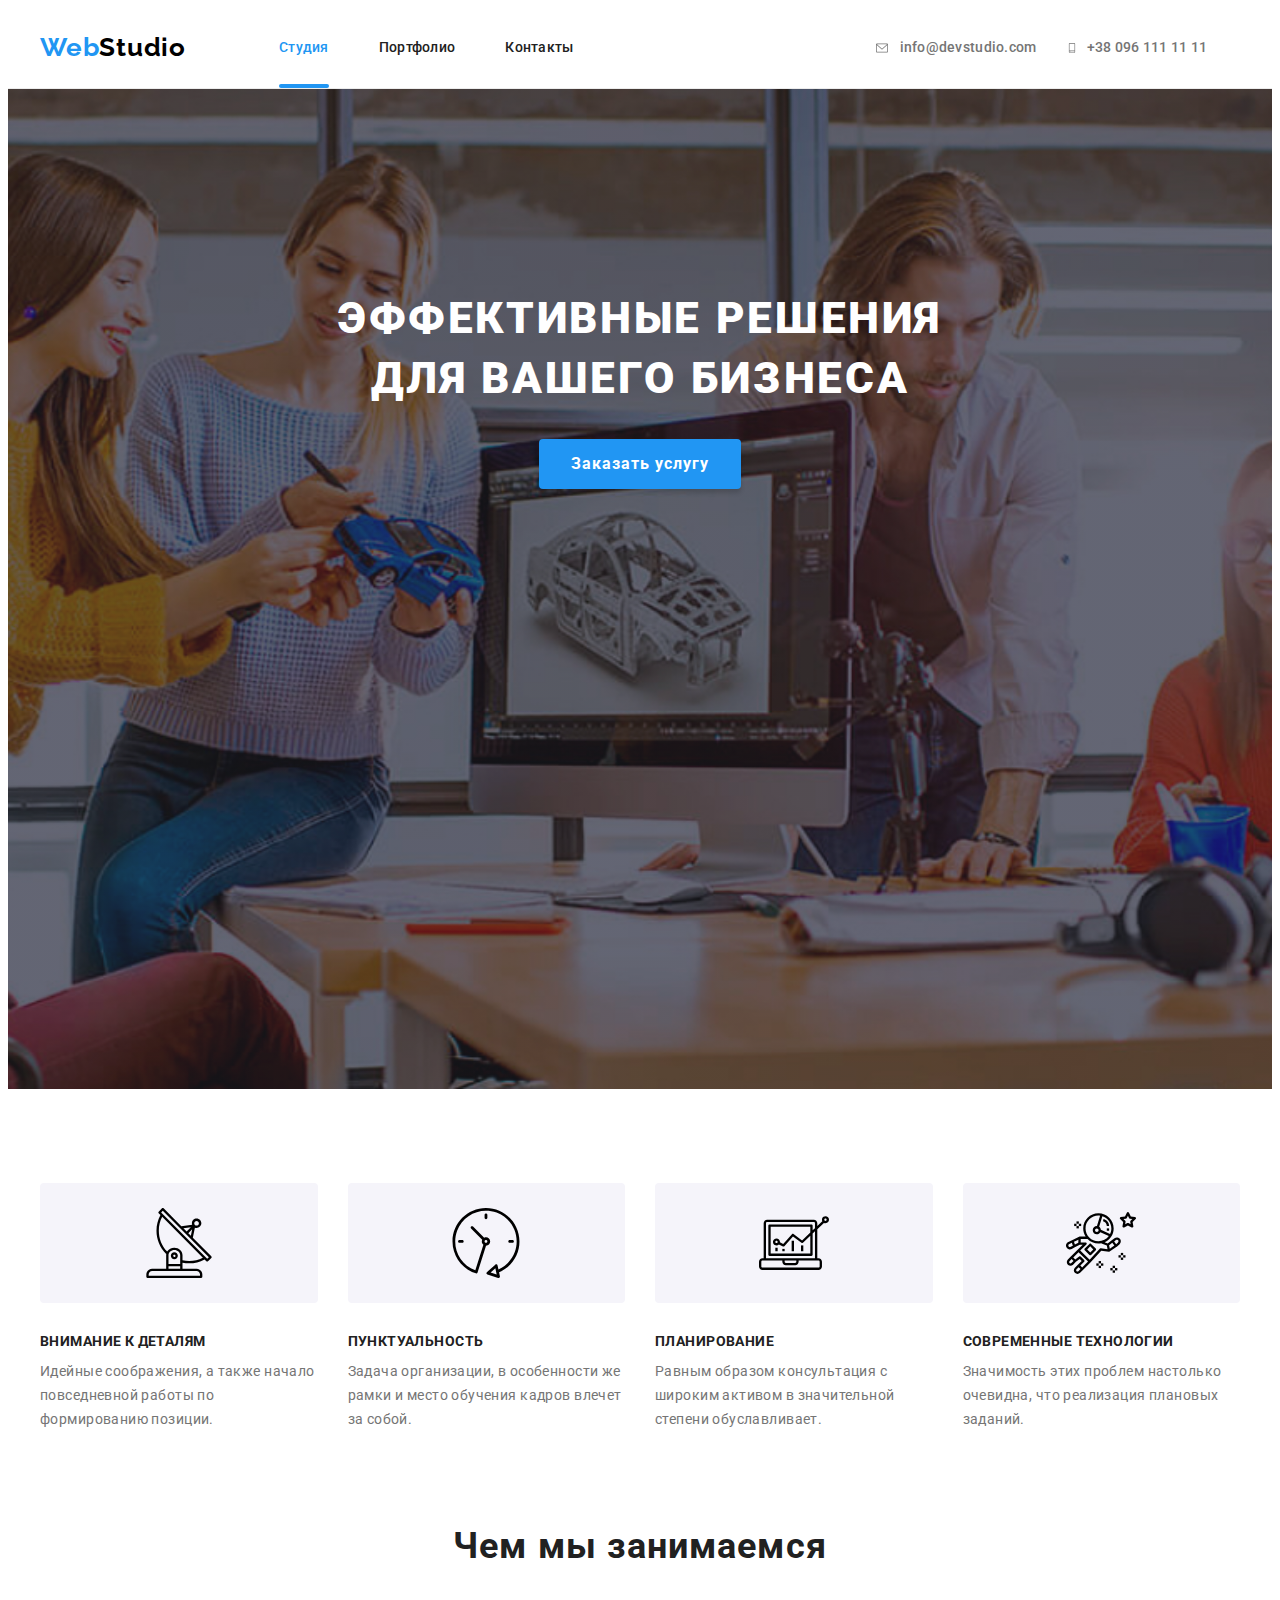
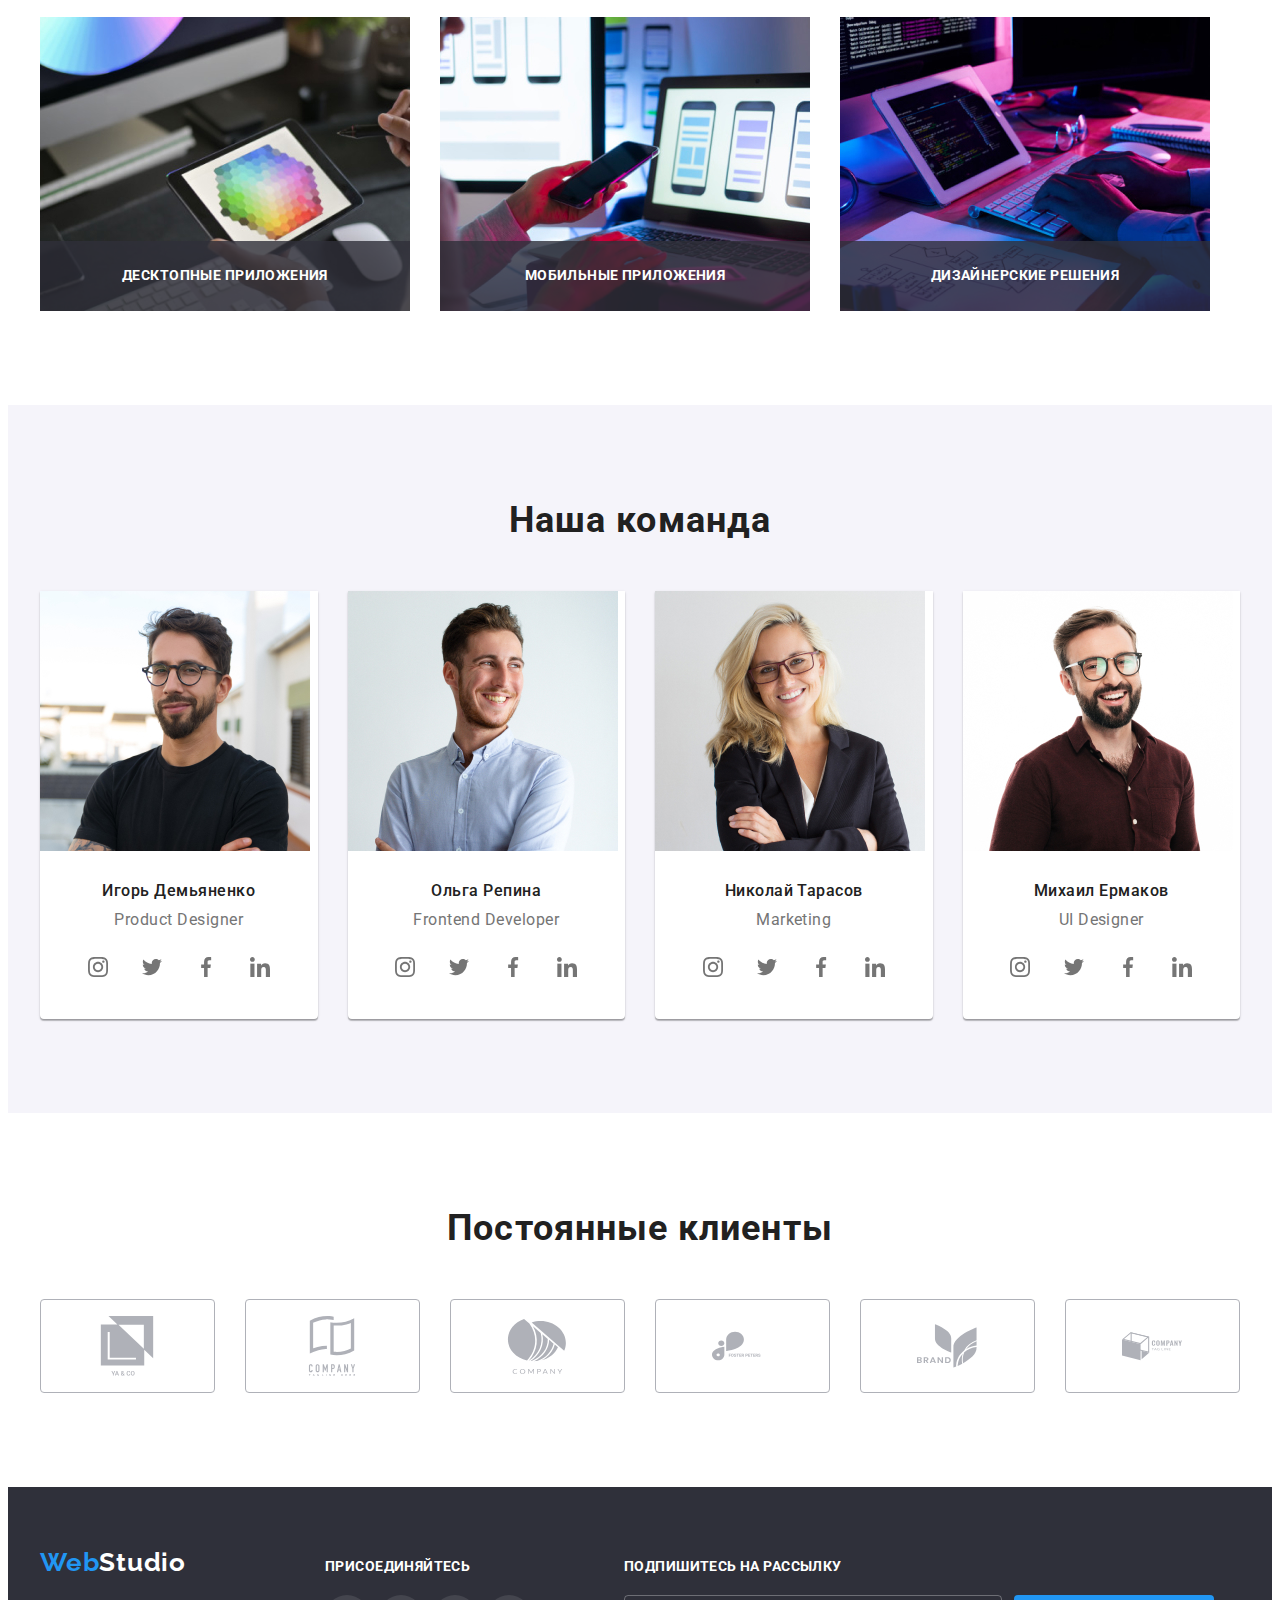
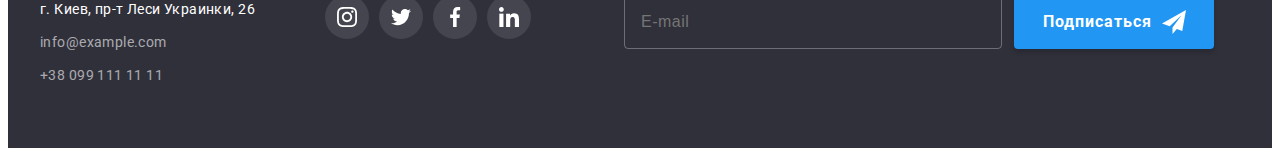
==== commit c8bcbb6b: "остаточні правки" ====
--- a/index.html
+++ b/index.html
@@ -22,479 +22,594 @@
 
 <body>
     <!--Секція Хедер -->
-    <header class="head-site">
-        <div class="head-site__container container">
-            <!-- section navigate -->
-            <nav class="nav">
-                <a href="./index.html" lang="en" class="logo head-site__logo"><span
-                        class="head-site__web">Web</span>Studio</a>
-                <ul class="nav__list">
-                    <li class="nav__item "><a href="./index.html" class="nav__link nav__link--current">Студия</a></li>
-                    <li class="nav__item"><a href="./portfolio.html" class="nav__link">Портфолио</a></li>
-                    <li class="nav__item"><a href="#" class="nav__link">Контакты</a></li>
-                </ul>
-            </nav>
-            <ul class="connect">
-                <li class="connect__item">
-                    <a href="mailto:info@devstudio.com" class="connect__link">
-                        <svg class="connect__email" width="16" height="12">
-                            <use href="./images/symbol-defs.svg#icon-envelope-hover"></use>
-                        </svg>
-
-                        info@devstudio.com
-                    </a>
-                </li>
-                <li class="connect__item">
-                    <a href="tel:+380961111111" class="connect__link">
-                        <svg class="connect__smart" width="10" height="16">
-                            <use href="./images/symbol-defs.svg#icon-smartphone"></use>
-                        </svg>
-
-                        +38 096 111 11 11
-                    </a>
-                </li>
+    <header class="page-header">
+      <div class="container page-header__container">
+        <!-- Логотип -->
+        <a href="./index.html" lang="en" class="logo page-header__logo">
+          <span class="logo-web">Web</span><span class="logo-studio">Studio</span>
+        </a>
+        <!-- Кнопка переключателя мобільного меню -->
+        <button type="button" class="nav__btn-mobile" aria-controls="page-header__nav-container" aria-expanded="false"
+          data-menu-button>
+          <svg width="40" height="40" aria-label="Переключатель мобильного меню">
+            <use class="nav__icon-cross" href="./images/svg/icon.svg#cross"></use>
+            <use class="nav__icon-menu" href="./images/svg/icon.svg#menu"></use>
+          </svg>
+        </button>
+        <!-- Контейнер для мобільного меню -->
+        <div class="page-header__nav-container" id="page-header__nav-container" data-menu>
+          <!-- Блок навігаціи -->
+          <nav class="nav">
+            <!-- Навігация по сайту -->
+            <ul class="nav__list">
+              <li class="nav__item nav-item-current">
+                <a href="./index.html" class="nav__link nav__current">Студия</a>
+              </li>
+              <li class="nav__item">
+                <a href="./portfolio.html" class="nav__link">Портфолио</a>
+              </li>
+              <li class="nav__item">
+                <a href="" class="nav__link">Контакты</a>
+              </li>
             </ul>
+          </nav>
+  
+          <div>
+            <!-- Зв'язок -->
+            <ul class="contacts">
+              <li>
+                <a class="contacts__link mobile-tel" href="tel:+380961111111">
+                  +38 096 111 11 11
+                </a>
+              </li>
+              <li class="contacts__item mail">
+                <a href="mailto:info@devstudio.com" class="contacts__link">
+                  <svg class="contacts__icon mail" width="16" height="12">
+                    <use href="./images/symbol-defs.svg#icon-envelope-hover"></use>
+                  </svg>
+                  info@devstudio.com
+                </a>
+              </li>
+              <li class="contacts__item tel">
+                <a href="tel:+380961111111" class="contacts__link tel">
+                  <svg class="contacts__icon tel" width="10" height="16">
+                    <use href="./images/symbol-defs.svg#icon-smartphone"></use>
+                  </svg>
+                  +38 096 111 11 11
+                </a>
+              </li>
+            </ul>
+            <!-- Соціальні мережі -->
+            <ul class="page-header__social">
+              <li class="page-header__social-item">
+                <a href="https://www.instagram.com/" class="page-header__social-link">Instagram</a>
+              </li>
+              <li class="page-header__social-item">
+                <a href="https://twitter.com/" class="page-header__social-link">Twitter</a>
+              </li>
+              <li class="page-header__social-item">
+                <a href="https://www.facebook.com/" class="page-header__social-link">Facebook</a>
+              </li>
+              <li class="page-header__social-item">
+                <a href="https://www.linkedin.com/" class="page-header__social-link">LinkedIn</a>
+              </li>
+            </ul>
+          </div>
         </div>
+      </div>
     </header>
+  
     <!-- Секція Мейн-->
     <main>
-        <!--Секція 1 (основна сторінка)-->
-        <section class="hero overlay section">
-            <div class="hero__container container">
-                <h1 class="hero__title">Эффективные решения для вашего бизнеса</h1>
-                <button type="button" class="primary-button  button" data-modal-open>Заказать услугу</button>
-
-                <!-- Модальное окно -->
-                <div class="backdrop is-hidden" data-modal>
-                    <div class="modal-order">
-                        <button type="button" class="btn-close-modal" data-modal-close>
-                            <svg class="modal-icon" width="11" height="11">
-                                <use href="./images/symbol-defs.svg#icon-close"></use>
-                            </svg>
-                        </button>
-                        <!-- Форма модального окна -->
-                        <form class="form-modal-order">
-                            <h3 class="title-form">Оставьте свои данные, мы вам перезвоним</h3>
-
-                            <label for="name-order" class="name-input-order">Имя</label>
-                            <label class="form-field">
-                                <input type="text" class="input-form-order" name="name-order" id="name-order" />
-                                <svg class="svg-form" width="18" height="18">
-                                    <use href="./images/symbol-defs.svg#icon-person-lable"></use>
-                                </svg>
-                            </label>
-
-                            <label for="tel-order" class="name-input-order">Телефон</label>
-                            <label class="form-field">
-                                <input type="tel" name="tel-order" id="tel-order" class="input-form-order" />
-                                <svg class="svg-form" width="18" height="18">
-                                    <use href="./images/symbol-defs.svg#icon-phone-lable"></use>
-                                </svg>
-                            </label>
-
-                            <label for="email-order" class="name-input-order">Почта</label>
-                            <label class="form-field">
-                                <input type="email" name="email-order" id="email-order" class="input-form-order" />
-                                <svg class="svg-form" width="18" height="18">
-                                    <use href="./images/symbol-defs.svg#icon-mail-lable"></use>
-                                </svg>
-                            </label>
-
-                            <div class="comment-box">
-                                <label for="comments-order" class="name-input-order">Комментарий</label>
-                                <textarea name="comments-order" id="comments-order" rows="5" placeholder="Введите текст"
-                                    class="input-form-order"></textarea>
-                            </div>
-                            <!-- Checkbox Договора соглашения -->
-                            <label class="text-checkbox-order">
-                                <input class="checkbox-policy" type="checkbox" name="policy" value="policy" />
-                                <span class="svg-checkbox"></span>
-                                Соглашаюсь с рассылкой и принимаю
-                                <a href="#" class="link-policy"> Условия договора </a>
-                            </label>
-
-                            <button type="submit" class="button btn-modal-form-order">Отправить</button>
-                        </form>
-                    </div>
+      <!--Секція 1 (основна сторінка)-->
+      <div class="overlay">
+        <section class="hero">
+          <div class="container">
+            <h1 class="hero__title">Эффективные решения для вашего бизнеса</h1>
+            <button type="button" class="btn hero__btn" data-modal-open>Заказать услугу</button>
+          </div>
+        </section>
+      </div>
+  
+      <!--Секція 2 Наші переваги-->
+      <section class="section about">
+        <div class="container">
+          <h2 class="visually-hidden">Наши преимущества</h2>
+          <ul class="about__list">
+            <li class="about__item">
+              <div class="about__icon-wrap">
+                <svg width="70" height="70">
+                  <use href="./images/symbol-defs.svg#icon-antenna-1"></use>
+                </svg>
+              </div>
+  
+              <h3 class="about__title">Внимание к деталям</h3>
+              <p class="about__text">
+                Идейные соображения, а также начало повседневной работы по формированию позиции.
+              </p>
+            </li>
+            <li class="about__item">
+              <div class="about__icon-wrap">
+                <svg width="70" height="70">
+                  <use href="./images/symbol-defs.svg#icon-clock-1"></use>
+                </svg>
+              </div>
+  
+              <h3 class="about__title">Пунктуальность</h3>
+              <p class="about__text">
+                Задача организации, в особенности же рамки и место обучения кадров влечет за собой.
+              </p>
+            </li>
+            <li class="about__item">
+              <div class="about__icon-wrap">
+                <svg width="70" height="70">
+                  <use href="./images/symbol-defs.svg#icon-diagram-1"></use>
+                </svg>
+              </div>
+  
+              <h3 class="about__title">Планирование</h3>
+              <p class="about__text">
+                Равным образом консультация с широким активом в значительной степени обуславливает.
+              </p>
+            </li>
+            <li class="about__item">
+              <div class="about__icon-wrap">
+                <svg width="70" height="70">
+                  <use href="./images/symbol-defs.svg#icon-astronaut-1"></use>
+                </svg>
+              </div>
+  
+              <h3 class="about__title">Современные технологии</h3>
+              <p class="about__text">
+                Значимость этих проблем настолько очевидна, что реализация плановых заданий.
+              </p>
+            </li>
+          </ul>
+        </div>
+      </section>
+  
+      <!--Секція 3 чим ми займаємося-->
+      <section class="section services">
+        <div class="container">
+          <h2 class="title-section">Чем мы занимаемся</h2>
+          <ul class="services__list">
+            <li class="services__item">
+              <div class="services__card">
+                <img srcset="./images/box1.jpg 1x, ./images/box1@2.jpg 2x" src="./images/box1.jpg"
+                  alt="Работа с созданием продукта на планшете" sizes="100vw" class="whatwedo-img" />
+  
+                <div class="services__wrap-position">
+                  <h3 class="services__text">Десктопные приложения</h3>
                 </div>
-
-            </div>
-        </section>
-        <!--Секція 2 Наші переваги-->
-        <section class="about section">
-            <div class="container">
-                <h2 class="visually-hidden">Принципы работы</h2>
-                <ul class="about__list">
-                    <li class="about__item">
-                        <div class="about__svg">
-                            <svg width="70" height="70">
-                                <use href="./images/symbol-defs.svg#icon-antenna-1"></use>
-                            </svg>
-                        </div>
-                        <h3 class="about__title">Внимание к деталям</h3>
-                        <p class="about__text">Идейные соображения, а также начало повседневной работы по формированию
-                            позиции.</p>
-                    </li>
-                    <li class="about__item">
-                        <div class="about__svg">
-                            <svg width="70" height="70">
-                                <use href="./images/symbol-defs.svg#icon-clock-1"></use>
-                            </svg>
-                        </div>
-                        <h3 class="about__title">Пунктуальность</h3>
-                        <p class="about__text">Задача организации, в особенности же рамки и место обучения кадров влечет
-                            за
-                            собой.</p>
-                    </li>
-                    <li class="about__item">
-                        <div class="about__svg">
-                            <svg width="70" height="70">
-                                <use href="./images/symbol-defs.svg#icon-diagram-1"></use>
-                            </svg>
-                        </div>
-                        <h3 class="about__title">Планирование</h3>
-                        <p class="about__text">Равным образом консультация с широким активом в значительной степени
-                            обуславливает.</p>
-                    </li>
-                    <li class="about__item">
-                        <div class="about__svg">
-                            <svg width="70" height="70">
-                                <use href="./images/symbol-defs.svg#icon-astronaut-1"></use>
-                            </svg>
-                        </div>
-                        <h3 class="about__title">Современные технологии</h3>
-                        <p class="about__text">Значимость этих проблем настолько очевидна, что реализация плановых
-                            заданий.
-                        </p>
-                    </li>
+              </div>
+            </li>
+            <li class="services__item">
+              <div class="services__card">
+                <img srcset="./images/box2.jpg 1x, ./images/box2@2.jpg 2x" src="./images/box2.jpg"
+                  alt="Работа с видом продукта на смартфонах" width="370" height="294" class="whatwedo-img" />
+  
+                <div class="services__wrap-position">
+                  <h3 class="services__text">Мобильные приложения</h3>
+                </div>
+              </div>
+            </li>
+            <li class="services__item">
+              <div class="services__card">
+                <img srcset="./images/box3.jpg 1x, ./images/box3@2.jpg 2x" src="./images/box3.jpg"
+                  alt="Выбор цвета на планшете" width="370" height="294" class="whatwedo-img" />
+  
+                <div class="services__wrap-position">
+                  <h3 class="services__text">Дизайнерские решения</h3>
+                </div>
+              </div>
+            </li>
+          </ul>
+        </div>
+      </section>
+  
+      <!--Секція 4(Наша команда)-->
+      <section class="team section">
+        <div class="container">
+          <h2 class="title-section">Наша команда</h2>
+          <ul class="team__list">
+            <!-- Игорь Демьяненко -->
+            <li class="team__item">
+              <picture>
+                <source srcset="
+                      ./images/team/mobile/img0-480.jpg    1x,
+                      ./images/team/mobile/img0-480@2x.jpg 2x
+                    " media="(max-width: 767px)" />
+                <source srcset="
+                      ./images/team/tablet/img0-768.jpg    1x,
+                      ./images/team/tablet/img0-768@2x.jpg 2x
+                    " media="(max-width: 1199px)" />
+                <source srcset="
+                      ./images/team/img0-1200.jpg   1x,
+                      ./images/team/img0-1200@2.jpg 2x
+                    " media="(min-width: 1200px)" />
+                <img src="./images/team/img0-1200.jpg" alt="Фото Игорь Демьяненко" sizes="100vw" />
+              </picture>
+              <div class="team__wrap">
+                <h3 class="team__subtitle">Игорь Демьяненко</h3>
+                <p class="team__text">Product Designer</p>
+                <ul class="team__social-list">
+                  <li class="team__social-item">
+                    <a href="https://www.instagram.com/" class="team__social-link">
+                      <svg width="20" height="20">
+                        <use href="./images/symbol-defs.svg#icon-instagram-2"></use>
+                      </svg>
+                    </a>
+                  </li>
+                  <li class="team__social-item">
+                    <a href="https://twitter.com" class="team__social-link">
+                      <svg width="20" height="20">
+                        <use href="./images/symbol-defs.svg#icon-twitter-1"></use>
+                      </svg>
+                    </a>
+                  </li>
+                  <li class="team__social-item">
+                    <a href="https://www.facebook.com" class="team__social-link">
+                      <svg width="20" height="20">
+                        <use href="./images/symbol-defs.svg#icon-facebook-1"></use>
+                      </svg>
+                    </a>
+                  </li>
+                  <li class="team__social-item">
+                    <a href="https://www.linkedin.com/" class="team__social-link">
+                      <svg width="20" height="20">
+                        <use href="./images/symbol-defs.svg#icon-linkedin-1"></use>
+                      </svg>
+                    </a>
+                  </li>
                 </ul>
-            </div>
-        </section>
-        <!--Секція 3 чим ми займаємося-->
-        <section class="service section">
-            <div class="container">
-                <h2 class="service__title title-section">Чем мы занимаемся</h2>
-                <ul class="service__list">
-                    <li class="service__item">
-                        <div class="service__card">
-                            <img src="./images/What-we-do/img.jpeg" width="370" alt="набор кода на планшете" />
-                            <div class="service__position">
-                                <h3 class="service__text">Десктопные приложения</h3>
-                            </div>
-                        </div>
-                    </li>
-                    <li class="service__item">
-                        <div class="service__card">
-                            <img src="./images/What-we-do/img-2.jpeg" width="370"
-                                alt="визуализация приложения на компьютере" />
-                            <div class="service__position">
-                                <h3 class="service__text">Мобильные приложения</h3>
-                            </div>
-                        </div>
-                    </li>
-                    <li class="service__item">
-                        <div class="service__card">
-                            <img src="./images/What-we-do/img-3.jpeg" width="370" alt="палитра цветов" />
-                            <div class="service__position">
-                                <h3 class="service__text">Дизайнерские решения</h3>
-                            </div>
-                        </div>
-                    </li>
+              </div>
+            </li>
+            <!-- Ольга Репина -->
+            <li class="team__item">
+              <picture>
+                <source srcset="
+                      ./images/team/mobile/img1-480.jpg    1x,
+                      ./images/team/mobile/img1-480@2x.jpg 2x
+                    " media="(max-width: 767px)" />
+                <source srcset="
+                      ./images/team/tablet/img1-768.jpg    1x,
+                      ./images/team/tablet/img1-768@2x.jpg 2x
+                    " media="(max-width: 1199px)" />
+                <source srcset="
+                      ./images/team/img1-1200.jpg 1x,
+                      ./images/team/img1-1200@2.jpg 2x" media="(min-width: 1200px)" />
+                <img src="./images/team/img1-1200.jpg" alt="Фото Ольга Репина" sizes="100vw" />
+              </picture>
+  
+              <div class="team__wrap">
+                <h3 class="team__subtitle">Ольга Репина</h3>
+                <p class="team__text">Frontend Developer</p>
+                <ul class="team__social-list">
+                  <li class="team__social-item">
+                    <a href="https://www.instagram.com/" class="team__social-link">
+                      <svg width="20" height="20">
+                        <use href="./images/symbol-defs.svg#icon-instagram-2"></use>
+                      </svg>
+                    </a>
+                  </li>
+                  <li class="team__social-item">
+                    <a href="https://twitter.com" class="team__social-link">
+                      <svg width="20" height="20">
+                        <use href="./images/symbol-defs.svg#icon-twitter-1"></use>
+                      </svg>
+                    </a>
+                  </li>
+                  <li class="team__social-item">
+                    <a href="https://www.facebook.com" class="team__social-link">
+                      <svg width="20" height="20">
+                        <use href="./images/symbol-defs.svg#icon-facebook-1"></use>
+                      </svg>
+                    </a>
+                  </li>
+                  <li class="team__social-item">
+                    <a href="https://www.linkedin.com/" class="team__social-link">
+                      <svg width="20" height="20">
+                        <use href="./images/symbol-defs.svg#icon-linkedin-1"></use>
+                      </svg>
+                    </a>
+                  </li>
                 </ul>
-            </div>
-        </section>
-        <!--Секція 4(Наша команда)-->
-        <section class="team section">
-            <div class="container">
-                <h2 class="team-title title-section">Наша команда</h2>
-                <ul class="team-list">
-                    <li class="team-item">
-                        <img src="./images/Our-team/IgorDemyanenko.jpeg" width="270" alt="Игорь Демьяненко">
-                        <div class="team-wraper">
-                            <h3 class="team-name">Игорь Демьяненко</h3>
-                            <p class="team-prof">Product Designer</p>
-                            <ul class="team-icon">
-                                <li class="icon-list">
-                                    <a href="https://www.instagram.com" target="_blank" rel="noreferrer noopener"
-                                        class="team-link">
-                                        <svg class="team-social-icon" width="20" height="20">
-                                            <use href="./images/symbol-defs.svg#icon-instagram-2"></use>
-                                        </svg>
-                                    </a>
-                                </li>
-                                <li class="icon-list">
-                                    <a href="https://twitter.com" target="_blank" rel="noreferrer noopener"
-                                        class="team-link">
-                                        <svg class="team-social-icon" width="20" height="20">
-                                            <use href="./images/symbol-defs.svg#icon-twitter-1"></use>
-                                        </svg>
-                                    </a>
-                                </li>
-                                <li class="icon-list"><a href="https://www.facebook.com/" target="_blank"
-                                        rel="noreferrer noopener" class="team-link">
-                                        <svg class="team-social-icon" width="20" height="20">
-                                            <use href="./images/symbol-defs.svg#icon-facebook-1"></use>
-                                        </svg>
-                                    </a>
-                                </li>
-                                <li class="icon-list"><a href="https://linkedin.com" target="_blank"
-                                        rel="noreferrer noopener" class="team-link">
-                                        <svg class="team-social-icon" width="20" height="20">
-                                            <use href="./images/symbol-defs.svg#icon-linkedin-1"></use>
-                                        </svg>
-                                    </a>
-                                </li>
-                            </ul>
-                        </div>
-                    </li>
-                    <li class="team-item">
-                        <img src="./images/Our-team/OlgaRepina.jpeg" width="270" alt="Ольга Репина">
-                        <div class="team-wraper">
-                            <h3 class="team-name">Ольга Репина</h3>
-                            <p class="team-prof">Frontend Developer</p>
-                            <ul class="team-icon">
-                                <li class="icon-list">
-                                    <a href="https://www.instagram.com" target="_blank" rel="noreferrer noopener"
-                                        class="team-link">
-                                        <svg class="team-social-icon" width="20" height="20">
-                                            <use href="./images/symbol-defs.svg#icon-instagram-2"></use>
-                                        </svg>
-                                    </a>
-                                </li>
-                                <li class="icon-list">
-                                    <a href="https://twitter.com" target="_blank" rel="noreferrer noopener"
-                                        class="team-link">
-                                        <svg class="team-social-icon" width="20" height="20">
-                                            <use href="./images/symbol-defs.svg#icon-twitter-1"></use>
-                                        </svg>
-                                    </a>
-                                </li>
-                                <li class="icon-list"><a href="https://www.facebook.com/" target="_blank"
-                                        rel="noreferrer noopener" class="team-link">
-                                        <svg class="team-social-icon" width="20" height="20">
-                                            <use href="./images/symbol-defs.svg#icon-facebook-1"></use>
-                                        </svg>
-                                    </a>
-                                </li>
-                                <li class="icon-list"><a href="https://linkedin.com" target="_blank"
-                                        rel="noreferrer noopener" class="team-link">
-                                        <svg class="team-social-icon" width="20" height="20">
-                                            <use href="./images/symbol-defs.svg#icon-linkedin-1"></use>
-                                        </svg>
-                                    </a>
-                                </li>
-                            </ul>
-                        </div>
-                    </li>
-                    <li class="team-item">
-                        <img src="./images/Our-team/NikolaiTarasov.jpeg" width="270" alt="Николай Тарасов">
-                        <div class="team-wraper">
-                            <h3 class="team-name">Николай Тарасов</h3>
-                            <p class="team-prof">Marketing</p>
-                            <ul class="team-icon">
-                                <li class="icon-list">
-                                    <a href="https://www.instagram.com" target="_blank" rel="noreferrer noopener"
-                                        class="team-link">
-                                        <svg class="team-social-icon" width="20" height="20">
-                                            <use href="./images/symbol-defs.svg#icon-instagram-2"></use>
-                                        </svg>
-                                    </a>
-                                </li>
-                                <li class="icon-list">
-                                    <a href="https://twitter.com" target="_blank" rel="noreferrer noopener"
-                                        class="team-link">
-                                        <svg class="team-social-icon" width="20" height="20">
-                                            <use href="./images/symbol-defs.svg#icon-twitter-1"></use>
-                                        </svg>
-                                    </a>
-                                </li>
-                                <li class="icon-list"><a href="https://www.facebook.com/" target="_blank"
-                                        rel="noreferrer noopener" class="team-link">
-                                        <svg class="team-social-icon" width="20" height="20">
-                                            <use href="./images/symbol-defs.svg#icon-facebook-1"></use>
-                                        </svg>
-                                    </a>
-                                </li>
-                                <li class="icon-list"><a href="https://linkedin.com" target="_blank"
-                                        rel="noreferrer noopener" class="team-link">
-                                        <svg class="team-social-icon" width="20" height="20">
-                                            <use href="./images/symbol-defs.svg#icon-linkedin-1"></use>
-                                        </svg>
-                                    </a>
-                                </li>
-                            </ul>
-                        </div>
-                    </li>
-                    <li class="team-item">
-                        <img src="./images/Our-team/MikhailErmako.jpeg" width="270" alt="Михаил Ермаков">
-                        <div class="team-wraper">
-                            <h3 class="team-name">Михаил Ермаков</h3>
-                            <p class="team-prof">UI Designer</p>
-                            <ul class="team-icon">
-                                <li class="icon-list">
-                                    <a href="https://www.instagram.com" target="_blank" rel="noreferrer noopener"
-                                        class="team-link">
-                                        <svg class="team-social-icon" width="20" height="20">
-                                            <use href="./images/symbol-defs.svg#icon-instagram-2"></use>
-                                        </svg>
-                                    </a>
-                                </li>
-                                <li class="icon-list">
-                                    <a href="https://twitter.com" target="_blank" rel="noreferrer noopener"
-                                        class="team-link">
-                                        <svg class="team-social-icon" width="20" height="20">
-                                            <use href="./images/symbol-defs.svg#icon-twitter-1"></use>
-                                        </svg>
-                                    </a>
-                                </li>
-                                <li class="icon-list">
-                                    <a href="https://www.facebook.com/" target="_blank" rel="noreferrer noopener"
-                                        class="team-link">
-                                        <svg class="team-social-icon" width="20" height="20">
-                                            <use href="./images/symbol-defs.svg#icon-facebook-1"></use>
-                                        </svg>
-                                    </a>
-                                </li>
-                                <li class="icon-list">
-                                    <a href="https://linkedin.com" target="_blank" rel="noreferrer noopener"
-                                        class="team-link">
-                                        <svg class="team-social-icon" width="20" height="20">
-                                            <use href="./images/symbol-defs.svg#icon-linkedin-1"></use>
-                                        </svg>
-                                    </a>
-                                </li>
-                            </ul>
-                        </div>
-                    </li>
+              </div>
+            </li>
+            <!-- Николай Тарасов -->
+            <li class="team__item">
+              <picture>
+                <source srcset="
+                      ./images/team/mobile/img2-480.jpg    1x,
+                      ./images/team/mobile/img2-480@2x.jpg 2x
+                    " media="(max-width: 767px)" />
+                <source srcset="
+                      ./images/team/tablet/img2-768.jpg    1x,
+                      ./images/team/tablet/img2-768@2x.jpg 2x
+                    " media="(max-width: 1199px)" />
+                <source srcset="
+                      ./images/team/img2-1200.jpg   1x,
+                      ./images/team/img2-1200@2.jpg 2x
+                    " media="(min-width: 1200px)" />
+                <img src="./images/team/img0-1200.jpg" alt="Фото Николай Тарасов" sizes="100vw" />
+              </picture>
+              <div class="team__wrap">
+                <h3 class="team__subtitle">Николай Тарасов</h3>
+                <p class="team__text">Marketing</p>
+                <ul class="team__social-list">
+                  <li class="team__social-item">
+                    <a href="https://www.instagram.com/" class="team__social-link">
+                      <svg width="20" height="20">
+                        <use href="./images/symbol-defs.svg#icon-instagram-2"></use>
+                      </svg>
+                    </a>
+                  </li>
+                  <li class="team__social-item">
+                    <a href="https://twitter.com" class="team__social-link">
+                      <svg width="20" height="20">
+                        <use href="./images/symbol-defs.svg#icon-twitter-1"></use>
+                      </svg>
+                    </a>
+                  </li>
+                  <li class="team__social-item">
+                    <a href="https://www.facebook.com" class="team__social-link">
+                      <svg width="20" height="20">
+                        <use href="./images/symbol-defs.svg#icon-facebook-1"></use>
+                      </svg>
+                    </a>
+                  </li>
+                  <li class="team__social-item">
+                    <a href="https://www.linkedin.com/" class="team__social-link">
+                      <svg width="20" height="20">
+                        <use href="./images/symbol-defs.svg#icon-linkedin-1"></use>
+                      </svg>
+                    </a>
+                  </li>
                 </ul>
-            </div>
-        </section>
-        <!-- section Regular customers -->
-        <section class="customers section">
-            <div class="container">
-                <h2 class="customers__title title-section">Постоянные клиенты</h2>
-                <ul class="customers__list">
-                    <li class="customers__item">
-                        <a href="#" class="customers__link">
-                            <svg class="customers__svg">
-                                <use href="./images/symbol-defs.svg#icon-Logo"></use>
-                            </svg>
-                        </a>
-                    </li>
-                    <li class="customers__item">
-                        <a href="#" class="customers__link">
-                            <svg class="customers__svg">
-                                <use href="./images/symbol-defs.svg#icon-Logo-2"></use>
-                            </svg>
-                        </a>
-                    </li>
-                    <li class="customers__item">
-                        <a href="#" class="customers__link">
-                            <svg class="customers__svg">
-                                <use href="./images/symbol-defs.svg#icon-Logo-3"></use>
-                            </svg>
-                        </a>
-                    </li>
-                    <li class="customers__item">
-                        <a href="#" class="customers__link">
-                            <svg class="customers__svg">
-                                <use href="./images/symbol-defs.svg#icon-Logo-4"></use>
-                            </svg>
-                        </a>
-                    </li>
-                    <li class="customers__item">
-                        <a href="#" class="customers__link">
-                            <svg class="customers__svg">
-                                <use href="./images/symbol-defs.svg#icon-Logo-5"></use>
-                            </svg>
-                        </a>
-                    </li>
-                    <li class="customers__item">
-                        <a href="#" class="customers__link">
-                            <svg class="customers__svg">
-                                <use href="./images/symbol-defs.svg#icon-Logo-6"></use>
-                            </svg>
-                        </a>
-                    </li>
+              </div>
+            </li>
+            <!-- Михаил Ермаков -->
+            <li class="team__item">
+              <picture>
+                <source srcset="
+                      ./images/team/mobile/img3-480.jpg    1x,
+                      ./images/team/mobile/img3-480@2x.jpg 2x
+                    " media="(max-width: 767px)" />
+                <source srcset="
+                      ./images/team/tablet/img3-768.jpg    1x,
+                      ./images/team/tablet/img3-768@2x.jpg 2x
+                    " media="(max-width: 1199px)" />
+                <source srcset="
+                      ./images/team/img3-1200.jpg   1x,
+                      ./images/team/img3-1200@2.jpg 2x
+                    " media="(min-width: 1200px)" />
+                <img src="./images/team/img0-1200.jpg" alt="Фото Михаил Ермаков" sizes="100vw" />
+              </picture>
+              <div class="team__wrap">
+                <h3 class="team__subtitle">Михаил Ермаков</h3>
+                <p class="team__text">UI Designer</p>
+                <ul class="team__social-list">
+                  <li class="team__social-item">
+                    <a href="https://www.instagram.com/" class="team__social-link">
+                      <svg width="20" height="20">
+                        <use href="./images/symbol-defs.svg#icon-instagram-2"></use>
+                      </svg>
+                    </a>
+                  </li>
+                  <li class="team__social-item">
+                    <a href="https://twitter.com" class="team__social-link">
+                      <svg width="20" height="20">
+                        <use href="./images/symbol-defs.svg#icon-twitter-1"></use>
+                      </svg>
+                    </a>
+                  </li>
+                  <li class="team__social-item">
+                    <a href="https://www.facebook.com" class="team__social-link">
+                      <svg width="20" height="20">
+                        <use href="./images/symbol-defs.svg#icon-facebook-1"></use>
+                      </svg>
+                    </a>
+                  </li>
+                  <li class="team__social-item">
+                    <a href="https://www.linkedin.com/" class="team__social-link">
+                      <svg width="20" height="20">
+                        <use href="./images/symbol-defs.svg#icon-linkedin-1"></use>
+                      </svg>
+                    </a>
+                  </li>
                 </ul>
-            </div>
-        </section>
+              </div>
+            </li>
+          </ul>
+        </div>
+      </section>
+  
+      <!-- section Regular customers -->
+      <section class="section">
+        <div class="container">
+          <h2 class="title-section">Постоянные клиенты</h2>
+          <ul class="client__list">
+            <li class="client__item">
+              <a href="" class="client__link">
+                <svg width="106" height="60">
+                  <use href="./images/symbol-defs.svg#icon-Logo"></use>
+                </svg>
+              </a>
+            </li>
+            <li class="client__item">
+              <a href="" class="client__link">
+                <svg width="106" height="60">
+                  <use href="./images/symbol-defs.svg#icon-Logo-2"></use>
+                </svg>
+              </a>
+            </li>
+            <li class="client__item">
+              <a href="" class="client__link">
+                <svg width="106" height="60">
+                  <use href="./images/symbol-defs.svg#icon-Logo-3"></use>
+                </svg>
+              </a>
+            </li>
+            <li class="client__item">
+              <a href="" class="client__link">
+                <svg width="106" height="60">
+                  <use href="./images/symbol-defs.svg#icon-Logo-4"></use>
+                </svg>
+              </a>
+            </li>
+            <li class="client__item">
+              <a href="" class="client__link">
+                <svg width="106" height="60">
+                  <use href="./images/symbol-defs.svg#icon-Logo-5"></use>
+                </svg>
+              </a>
+            </li>
+            <li class="client__item">
+              <a href="" class="client__link">
+                <svg width="106" height="60">
+                  <use href="./images/symbol-defs.svg#icon-Logo-6"></use>
+                </svg>
+              </a>
+            </li>
+          </ul>
+        </div>
+      </section>
     </main>
+  
     <!--Секція Футер-->
-    <footer class="footer">
-        <div class="container">
-            <!-- section contacts -->
-            <div class="primary-fsection">
-                <a href="./index.html" lang="en" class="logo footer__logo"><span
-                        class="footer__web">Web</span>Studio</a>
-                <address class="address">
-                    <ul class="footer-list">
-                        <li class="footer-item">
-                            <a href="https://goo.gl/maps/28opbv9EyFsikmQ97" target="_blank" rel="noreferrer noopener"
-                                class="footer-contacts "><span class="address-color">г. Киев,
-                                    пр-т Леси Украинки, 26</span></a>
-                        </li>
-                        <li class="footer-item">
-                            <a href="mailto:info@devstudio.com" class="footer-contacts">info@devstudio.com</a>
-                        </li>
-                        <li class="footer-item">
-                            <a href="tel:+380961111111" class="footer-contacts">+38 096 111 11 11</a>
-                        </li>
-                    </ul>
-                </address>
-            </div>
-            <div class="second-fsection">
-                <h2 class="footer-title">присоединяйтесь</h2>
-                <ul class="footer-social">
-                    <li class="fsocial-list">
-                        <a href="https://www.instagram.com" target="_blank" rel="noreferrer noopener"
-                            class="fsocial-link">
-                            <svg class="fsocial-icon" width="20" height="20">
-                                <use href="./images/symbol-defs.svg#icon-instagram-2"></use>
-                            </svg>
-                        </a>
-                    </li>
-                    <li class="fsocial-list">
-                        <a href="https://twitter.com" target="_blank" rel="noreferrer noopener" class="fsocial-link">
-                            <svg class="fsocial-icon" width="20" height="20">
-                                <use href="./images/symbol-defs.svg#icon-twitter-1"></use>
-                            </svg>
-                        </a>
-                    </li>
-                    <li class="fsocial-list">
-                        <a href="https://www.facebook.com/" target="_blank" rel="noreferrer noopener"
-                            class="fsocial-link">
-                            <svg class="fsocial-icon" width="20" height="20">
-                                <use href="./images/symbol-defs.svg#icon-facebook-1"></use>
-                            </svg>
-                        </a>
-                    </li>
-                    <li class="fsocial-list">
-                        <a href="https://linkedin.com" target="_blank" rel="noreferrer noopener" class="fsocial-link">
-                            <svg class="fsocial-icon" width="20" height="20">
-                                <use href="./images/symbol-defs.svg#icon-linkedin-1"></use>
-                            </svg>
-                        </a>
-                    </li>
-                </ul>
-            </div>
-            <div class="container-subscription">
-                <p class="form-title">Подпишитесь на рассылку</p>
-                <form class="footer-form">
-                    <input type="email" name="email" autocomplete="on" placeholder="E-mail"
-                        class="footer-email-input" />
-
-                    <button type="submit" class="button footer-btn-subscrib">
-                        Подписаться
-                        <svg class="icon-subscribe" width="24" height="24">
-                            <use href="./images/symbol-defs.svg#icon-icon-send"></use>
-                        </svg>
-                    </button>
-                </form>
-            </div>
+    <footer class="page-footer">
+      <h2 class="visually-hidden">Подвал сайта</h2>
+      <div class="container page-footer__container">
+        <div class="pade-footer__tablet-container">
+          <div class="page-footer__contacts">
+            <a href="./index.html" lang="en" class="logo">
+              <span class="logo-web">Web</span><span class="footer__logo-studio">Studio</span>
+            </a>
+  
+            <address class="address">
+              <p class="address__text">г. Киев, пр-т Леси Украинки, 26</p>
+              <ul>
+                <li class="address__item">
+                  <a href="mailto:info@example.com" class="address__contacts"> info@example.com </a>
+                </li>
+                <li class="address__item">
+                  <a href="tel:+380991111111" class="address__contacts"> +38 099 111 11 11 </a>
+                </li>
+              </ul>
+            </address>
+          </div>
+  
+          <!-- Соціальні мережі -->
+          <div class="page-footer__socials">
+            <h3 class="page-footer__subtitle">Присоединяйтесь</h3>
+            <ul class="page-footer__list">
+              <li class="page-footer__item">
+                <a href="https://www.instagram.com/" class="page-footer__socials-link">
+                  <svg width="20" height="20">
+                    <use href="./images/symbol-defs.svg#icon-instagram-2"></use>
+                  </svg>
+                </a>
+              </li>
+              <li class="page-footer__item">
+                <a href="https://twitter.com" class="page-footer__socials-link">
+                  <svg width="20" height="20">
+                    <use href="./images/symbol-defs.svg#icon-twitter-1"></use>
+                  </svg>
+                </a>
+              </li>
+              <li class="page-footer__item">
+                <a href="https://www.facebook.com" class="page-footer__socials-link">
+                  <svg width="20" height="20">
+                    <use href="./images/symbol-defs.svg#icon-facebook-1"></use>
+                  </svg>
+                </a>
+              </li>
+              <li class="page-footer__item">
+                <a href="https://www.linkedin.com/" class="page-footer__socials-link">
+                  <svg width="20" height="20">
+                    <use href="./images/symbol-defs.svg#icon-linkedin-1"></use>
+                  </svg>
+                </a>
+              </li>
+            </ul>
+          </div>
         </div>
+  
+        <!-- Форма підписки -->
+        <div>
+          <h3 class="page-footer__subtitle">Подпишитесь на рассылку</h3>
+          <form class="page-footer__field">
+            <input class="page-footer__field-email" type="email" name="email" autocomplete="on" placeholder="E-mail" />
+  
+            <button type="submit" class="btn page-footer__btn">
+              Подписаться
+              <svg class="page-footer__icon" width="24" height="24">
+                <use href="./images/symbol-defs.svg#icon-icon-send"></use>
+              </svg>
+            </button>
+          </form>
+        </div>
+      </div>
     </footer>
+  
+    <!-- Модальне вікно -->
+    <div class="backdrop is-hidden" data-modal>
+      <div class="order">
+        <button class="order__close-btn" type="button" data-modal-close>
+          <svg width="11" height="11">
+            <use href="./images/symbol-defs.svg#icon-close"></use>
+          </svg>
+        </button>
+        <!-- Форма ммодального вікна -->
+        <form class="order__form">
+          <h3 class="order__title">Оставьте свои данные, мы вам перезвоним</h3>
+  
+          <label class="order__label" for="name-order">Имя</label>
+          <label class="order__field-icon">
+            <input class="order__field-text" type="text" name="name-order" id="name-order" />
+            <svg class="order__icon" width="18" height="18">
+              <use href="./images/symbol-defs.svg#icon-person-lable"></use>
+            </svg>
+          </label>
+  
+          <label class="order__label" for="tel-order">Телефон</label>
+          <label class="order__field-icon">
+            <input class="order__field-text" type="tel" name="tel-order" id="tel-order" />
+            <svg class="order__icon" width="18" height="18">
+              <use href="./images/symbol-defs.svg#icon-phone-lable"></use>
+            </svg>
+          </label>
+  
+          <label class="order__label" for="email-order">Почта</label>
+          <label class="order__field-icon">
+            <input class="order__field-text" type="email" name="email-order" id="email-order" />
+            <svg class="order__icon" width="18" height="18">
+              <use href="./images/symbol-defs.svg#icon-mail-lable"></use>
+            </svg>
+          </label>
+  
+          <div class="order__comments-wrap">
+            <label class="order__label" for="comments-order">Комментарий</label>
+            <textarea class="order__field-text" name="comments-order" id="comments-order" rows="5"
+              placeholder="Введите текст"></textarea>
+          </div>
+          <!-- Checkbox Договора соглашения -->
+          <label class="order__checkbox">
+            <input class="order__field-checkbox" type="checkbox" name="policy" value="policy" />
+            <span class="order__svg-checkbox"></span>
+            <span class="order__text-checkbox">Соглашаюсь с рассылкой и принимаю</span>
+            <a href="" class="order__link"> Условия договора </a>
+          </label>
+  
+          <button type="submit" class="btn order__btn">Отправить</button>
+        </form>
+      </div>
+    </div>
+  
+    <!-- JavaScript для модального вікна -->
     <script src="./js/modal.js"></script>
-</body>
+    <!-- JavaScript мобільного меню -->
+    <script src="./js/mobile-menu.js"></script>
+  </body>
 
 </html>--- a/CSS/main.min.css
+++ b/CSS/main.min.css
@@ -1 +1 @@
-:root{--main-font: "Roboto", sans-serif;--secondary-font: "Raleway", sans-serif;--primary-letter-spacing: 0.03em;--accent-color: #2196F3;--txt-color: #212121;--general-color: #757575;--additional--color: #FFFFFF;--team-social-link: #AFB1B8;--backgraund-color: #2F303A;--backgraund-btn-color: #2196F3;--backgraund--hover-color: #188CE8;--backgraund--add-color: #F5F4FA;--backgraund--general-color: #FFFFFF;--backgraund--hover-port: rgba(33, 150, 243, 0.9);--hero-bg-color: #c4c4c4;--animation-transition: 250ms cubic-bezier(0.4, 0, 0.2, 1);--card-set-gap: 30px;--backdrop-bgc: rgba(0, 0, 0, 0.2);--white-bgc: #ffffff;--form-order-focus-fill: #2196f3;--blue-bgc: #2196f3;--communication-color: rgba(255, 255, 255, 0.6)}h1,h2,h3,h4,h5,h6,p,ul{margin:0;padding:0}img{display:block;max-width:100%}body{font-family:var(--main-font);color:var(--general-color);background-color:var(--additional--color)}a{text-decoration:none}ul,li{list-style:none}input,textarea{outline:none}.title-section{font-weight:700;font-size:36px;line-height:1.17;text-align:center;letter-spacing:var(--primary-letter-spacing)}.button{font-family:inherit;cursor:pointer;border-color:rgba(0,0,0,0);border-radius:4px;color:var(--additional--color);background-color:var(--blue-bgc)}.container{width:1200px;margin:0 auto;padding-left:15px;padding-right:15px}.section{padding-top:94px;padding-bottom:94px}.visually-hidden{position:absolute;width:1px;height:1px;margin:-1px;border:0;padding:0;white-space:nowrap;-webkit-clip-path:inset(100%);clip-path:inset(100%);clip:rect(0 0 0 0);overflow:hidden}.nav__link--current:visited{color:var(--backgraund-btn-color)}.head-site{font-weight:500;font-size:14px;line-height:1.14;letter-spacing:.02em;border-bottom:1px solid #ececec}.head-site__container{min-height:80px;display:-webkit-box;display:-ms-flexbox;display:flex;-webkit-box-pack:justify;-ms-flex-pack:justify;justify-content:space-between;-webkit-box-align:center;-ms-flex-align:center;align-items:center}.nav{display:-webkit-box;display:-ms-flexbox;display:flex;-webkit-box-align:center;-ms-flex-align:center;align-items:center}.nav__list{display:-webkit-box;display:-ms-flexbox;display:flex;margin-left:93px}.nav__list .nav__item+.nav__item{margin-left:50px}.nav__link{display:block;padding-top:32px;padding-bottom:32px;font-weight:500;font-size:14px;line-height:1.14;letter-spacing:.02em;color:var(--txt-color);-webkit-transition:color var(--animation-transition);transition:color var(--animation-transition)}.nav__link:hover,.nav__link:focus{color:var(--backgraund-btn-color)}.nav__link.nav__link--current:after{position:absolute;content:"";display:block;left:0;bottom:0;width:100%;height:4px;background-color:var(--backgraund-btn-color);border-radius:2px}.nav__item,.connect__item{position:relative}.connect{display:-webkit-box;display:-ms-flexbox;display:flex}.connect .connect__item+.connect__item{margin-left:30px}.connect__link{display:-webkit-box;display:-ms-flexbox;display:flex;-webkit-box-align:center;-ms-flex-align:center;align-items:center;padding-top:32px;padding-bottom:32px;color:var(--general-color);-webkit-transition:color var(--animation-transition);transition:color var(--animation-transition)}.connect__link:hover,.connect__link:focus{color:var(--backgraund-btn-color)}.connect__email,.connect__smart{fill:currentColor;margin-right:10px}.footer{background-color:#2f303a;padding-top:60px;padding-bottom:60px}.footer .container{display:-webkit-box;display:-ms-flexbox;display:flex;-webkit-box-align:baseline;-ms-flex-align:baseline;align-items:baseline}.address{font-style:normal;font-size:14px;line-height:1.71;color:#fff;margin-top:20px}.address-color{color:#fff;-webkit-transition:color var(--animation-transition);transition:color var(--animation-transition)}.address-color:hover,.address-color:focus{color:var(--hover-cont-link)}.footer-item+.footer-item{margin-top:9px}.footer-contacts{color:var(--communication-color);-webkit-transition:color var(--animation-transition);transition:color var(--animation-transition)}.footer-contacts:hover,.footer-contacts:focus{color:var(--hover-cont-link)}.primary-fsection{min-width:231px}.second-fsection{margin-left:70px}.footer-title{font-family:var(--main-font);font-weight:700;font-size:14px;line-height:1.14;letter-spacing:var(--primary-letter-spacing);text-transform:uppercase;color:var(--backgraund--general-color);margin-bottom:20px}.footer-social{display:-webkit-box;display:-ms-flexbox;display:flex}.fsocial-list:nth-child(n+2){margin-left:10px}.fsocial-link{display:-webkit-box;display:-ms-flexbox;display:flex;-webkit-box-align:center;-ms-flex-align:center;align-items:center;-webkit-box-pack:center;-ms-flex-pack:center;justify-content:center;width:44px;height:44px;border-radius:50%;background:rgba(255,255,255,.1);-webkit-transition:background var(--animation-transition);transition:background var(--animation-transition)}.fsocial-link:hover,.fsocial-link:focus{background:var(--backgraund-btn-color)}.fsocial-icon{fill:var(--additional--color)}.container-subscription{margin-left:93px}.form-title{margin-bottom:20px;text-transform:uppercase;font-weight:700;font-size:14px;line-height:1.14;letter-spacing:var(--primary-letter-spacing);color:var(--additional--color)}.footer-form{display:-webkit-box;display:-ms-flexbox;display:flex}.footer-email-input{font-weight:400;font-size:16px;line-height:1.25;display:-webkit-box;display:-ms-flexbox;display:flex;-webkit-box-align:center;-ms-flex-align:center;align-items:center;letter-spacing:.03em;color:rgba(255,255,255,.6);width:358px;padding-left:16px;background-color:rgba(0,0,0,0);border:1px solid rgba(255,255,255,.3);border-radius:4px}.footer-btn-subscrib{display:-webkit-box;display:-ms-flexbox;display:flex;-webkit-box-pack:center;-ms-flex-pack:center;justify-content:center;-webkit-box-align:center;-ms-flex-align:center;align-items:center;padding-top:10px;padding-bottom:10px;margin-left:12px;min-width:200px;font-weight:700;font-size:16px;line-height:1.88;letter-spacing:.06em;color:var(--additional--color);background-color:var(--backgraund-btn-color)}.footer-form{display:-webkit-box;display:-ms-flexbox;display:flex}.footer-email-input{font-weight:400;font-size:16px;line-height:1.25;display:-webkit-box;display:-ms-flexbox;display:flex;-webkit-box-align:center;-ms-flex-align:center;align-items:center;letter-spacing:.03em;color:rgba(255,255,255,.6);width:358px;padding-left:16px;background-color:rgba(0,0,0,0);border:1px solid rgba(255,255,255,.3);border-radius:4px}.footer-email-input:focus{border:1px solid var(--backgraund-btn-color)}.icon-subscribe{margin-left:10px;fill:var(--backgraund--general-color)}.logo{font-family:var(--secondary-font);font-weight:700;font-size:26px;line-height:1.19;color:#000}.head-site__web,.footer__web{color:#2196f3}.footer__logo{color:#fff}.hero{margin:0 auto;max-height:600px;max-width:1600px;padding-top:200px;padding-bottom:200px}.hero.overlay{background-position:center;background-size:cover;background-repeat:no-repeat;background-image:-webkit-gradient(linear, left top, right top, from(rgba(47, 48, 58, 0.4)), to(rgba(47, 48, 58, 0.4))),url(../images/hero.jpg);background-image:linear-gradient(to right, rgba(47, 48, 58, 0.4), rgba(47, 48, 58, 0.4)),url(../images/hero.jpg);background-color:var(--hero-bg-color)}.hero__container{width:696px;text-align:center}.hero__title{text-transform:uppercase;font-weight:900;font-size:44px;line-height:1.36;color:#fff}.primary-button{padding:10px 32px;margin-left:auto;margin-right:auto;margin-top:30px;background:#2196f3;font-weight:700;font-size:16px;line-height:1.9;letter-spacing:.06em;color:var(--white-bgc);-webkit-box-shadow:0px 3px 1px rgba(0,0,0,.1),0px 1px 2px rgba(0,0,0,.08),0px 2px 2px rgba(0,0,0,.12);box-shadow:0px 3px 1px rgba(0,0,0,.1),0px 1px 2px rgba(0,0,0,.08),0px 2px 2px rgba(0,0,0,.12);-webkit-transition:background var(--animation-transition);transition:background var(--animation-transition)}.primary-button:hover,.primary-button:focus{background:#188ce8}.backdrop{position:fixed;top:0;left:0;width:100%;height:100%;z-index:5;-webkit-transition:opacity var(--animation-transition),visibility var(--animation-transition);transition:opacity var(--animation-transition),visibility var(--animation-transition);background-color:var(--backdrop-bgc)}.backdrop.is-hidden{opacity:0;pointer-events:none;visibility:hidden}.modal-order{position:absolute;top:50%;left:50%;-webkit-transform:translate(-50%, -50%);transform:translate(-50%, -50%);min-width:528px;min-height:581px;padding:40px;background-color:var(--white-bgc);-webkit-box-shadow:0px 1px 3px rgba(0,0,0,.12),0px 1px 1px rgba(0,0,0,.14),0px 2px 1px rgba(0,0,0,.2);box-shadow:0px 1px 3px rgba(0,0,0,.12),0px 1px 1px rgba(0,0,0,.14),0px 2px 1px rgba(0,0,0,.2);border-radius:4px}.btn-close-modal{position:absolute;top:8px;right:8px;display:-webkit-box;display:-ms-flexbox;display:flex;-webkit-box-align:center;-ms-flex-align:center;align-items:center;-webkit-box-pack:center;-ms-flex-pack:center;justify-content:center;width:30px;height:30px;border:1px solid rgba(0,0,0,.1);border-radius:50%;background:rgba(0,0,0,0);cursor:pointer;fill:#000;-webkit-transition:fill var(--animation-transition);transition:fill var(--animation-transition)}.btn-close-modal:hover,.btn-close-modal:focus{fill:var(--form-order-focus-fill)}.form-modal-order{display:-webkit-box;display:-ms-flexbox;display:flex;-webkit-box-orient:vertical;-webkit-box-direction:normal;-ms-flex-direction:column;flex-direction:column}.title-form{margin-bottom:12px;font-weight:bold;font-size:20px;line-height:1.15;text-align:center;letter-spacing:var(--primary-letter-spacing);color:var(--txt-color)}.comment-box{margin-bottom:20px}.form-field{position:relative;margin-bottom:10px}.svg-form{position:absolute;top:52%;left:12px;-webkit-transform:translateY(-50%);transform:translateY(-50%);-webkit-transition:fill var(--animation-transition);transition:fill var(--animation-transition)}.input-form-order{padding-top:11px;padding-right:12px;padding-bottom:11px;padding-left:12px;width:100%;border:1px solid rgba(33,33,33,.2);border-radius:4px;resize:none;-webkit-transition:border var(--animation-transition);transition:border var(--animation-transition)}.input-form-order:not(:last-child){padding-left:42px}.input-form-order:focus{border:1px solid #2196f3}.input-form-order:focus~.svg-form{fill:var(--form-order-focus-fill)}.name-input-order{display:block;text-align:start;margin-bottom:4px;font-weight:400;font-size:12px;line-height:1.17;letter-spacing:.01em}.text-checkbox-order{display:-webkit-box;display:-ms-flexbox;display:flex;-webkit-box-pack:center;-ms-flex-pack:center;justify-content:center;-webkit-box-align:center;-ms-flex-align:center;align-items:center;margin-left:12px;margin-right:12px;margin-bottom:30px;font-weight:400;font-size:14px;line-height:1.71;letter-spacing:var(--primary-letter-spacing)}.checkbox-policy{-webkit-appearance:none;-moz-appearance:none;appearance:none;position:absolute}.checkbox-policy:checked+.svg-checkbox{border-color:rgba(0,0,0,0);background-color:var(--blue-bgc);background-image:url(../images/icon/check-lable.svg);background-size:contain;background-origin:border-box}.checkbox-policy:focus+.svg-checkbox{border-color:var(--blue-bgc)}.svg-checkbox{display:inline-block;width:16px;height:15px;border:2px solid #212121;border-radius:4px;margin-right:7px;-webkit-transition:border-color var(--animation-transition),background-color var(--animation-transition),background-image var(--animation-transition);transition:border-color var(--animation-transition),background-color var(--animation-transition),background-image var(--animation-transition)}.link-policy{text-decoration:underline;color:var(--backgraund-btn-color)}.btn-modal-form-order{width:200px;padding-top:10px;padding-right:55px;padding-bottom:10px;padding-left:55px;margin-right:auto;margin-left:auto;font-weight:700;font-size:16px;line-height:1.89;letter-spacing:.06em;-webkit-transition:background-color var(--animation-transition);transition:background-color var(--animation-transition)}.btn-modal-form-order:hover,.btn-modal-form-order:focus{background-color:#188ce8}.filter{display:-webkit-box;display:-ms-flexbox;display:flex;-webkit-box-align:center;-ms-flex-align:center;align-items:center;-webkit-box-pack:center;-ms-flex-pack:center;justify-content:center;margin-bottom:50px}.filter__item+.filter__item{margin-left:8px}.filter__button{font-weight:500;font-size:16px;line-height:1.63;text-align:center;letter-spacing:var(--primary-letter-spacing);color:var(--txt-color);background-color:#f5f4fa;padding:6px 22px;-webkit-transition:background-color var(--animation-transition),color var(--animation-transition),-webkit-box-shadow var(--animation-transition);transition:background-color var(--animation-transition),color var(--animation-transition),-webkit-box-shadow var(--animation-transition);transition:box-shadow var(--animation-transition),background-color var(--animation-transition),color var(--animation-transition);transition:box-shadow var(--animation-transition),background-color var(--animation-transition),color var(--animation-transition),-webkit-box-shadow var(--animation-transition)}.filter__button:hover,.filter__button:focus{color:var(--white-bgc);background-color:#2196f3;-webkit-box-shadow:0px 3px 1px rgba(0,0,0,.1),0px 1px 2px rgba(0,0,0,.08),0px 2px 2px rgba(0,0,0,.12);box-shadow:0px 3px 1px rgba(0,0,0,.1),0px 1px 2px rgba(0,0,0,.08),0px 2px 2px rgba(0,0,0,.12)}.filter__button--current{color:var(--white-bgc);background-color:#2196f3}.port-list{display:-webkit-box;display:-ms-flexbox;display:flex;-ms-flex-wrap:wrap;flex-wrap:wrap;margin-left:calc(-1*var(--card-set-gap));margin-bottom:calc(-1*var(--card-set-gap))}.port-link{margin-left:var(--card-set-gap);margin-bottom:var(--card-set-gap);-ms-flex-preferred-size:calc(33.3333333333% - var(--card-set-gap));flex-basis:calc(33.3333333333% - var(--card-set-gap));cursor:pointer;display:block;-webkit-transition:-webkit-box-shadow var(--animation-transition);transition:-webkit-box-shadow var(--animation-transition);transition:box-shadow var(--animation-transition);transition:box-shadow var(--animation-transition), -webkit-box-shadow var(--animation-transition)}.port-link:hover,.port-link:focus{-webkit-box-shadow:0px 1px 1px rgba(0,0,0,.12),0px 4px 4px rgba(0,0,0,.06),1px 4px 6px rgba(0,0,0,.16);box-shadow:0px 1px 1px rgba(0,0,0,.12),0px 4px 4px rgba(0,0,0,.06),1px 4px 6px rgba(0,0,0,.16)}.port-link:hover .port-text-item,.port-link:focus .port-text-item{opacity:1;-webkit-transform:translateY(0);transform:translateY(0)}.port-title{font-weight:700;font-size:18px;line-height:2;letter-spacing:.06em;color:var(--txt-color)}.port-text{margin-top:4px;font-size:16px;line-height:1.88;letter-spacing:var(--primary-letter-spacing);color:var(--general-color)}.port-wraper{border-right:1px solid #eee;border-bottom:1px solid #eee;border-left:1px solid #eee;padding:20px 24px}.port-text-position{position:relative;overflow:hidden}.port-text-item{display:block;width:100%;height:100%;overflow:auto;padding-top:63px;padding-right:24px;padding-bottom:63px;padding-left:24px;position:absolute;top:0;left:0;-webkit-transform:translateY(100%);transform:translateY(100%);-webkit-transition:opacity var(--animation-transition),-webkit-transform var(--animation-transition);transition:opacity var(--animation-transition),-webkit-transform var(--animation-transition);transition:transform var(--animation-transition),opacity var(--animation-transition);transition:transform var(--animation-transition),opacity var(--animation-transition),-webkit-transform var(--animation-transition);background-color:var(--backgraund--hover-port);font-size:18px;line-height:1.56;letter-spacing:var(--primary-letter-spacing);color:var(--additional--color);opacity:0}.about{padding-bottom:0px}.about__list{display:-webkit-box;display:-ms-flexbox;display:flex}.about__item{width:270px}.about__item+.about__item{margin-left:30px}.about__svg{display:-webkit-box;display:-ms-flexbox;display:flex;min-width:270px;min-height:120px;-webkit-box-pack:center;-ms-flex-pack:center;justify-content:center;-webkit-box-align:center;-ms-flex-align:center;align-items:center;background-color:#f5f4fa;margin-bottom:30px}.about__title{font-weight:700;font-size:14px;line-height:1.14;letter-spacing:var(--primary-letter-spacing);text-transform:uppercase;color:var(--txt-color);margin-bottom:10px}.about__text{font-size:14px;line-height:1.71}.service__title{color:var(--txt-color);margin-bottom:50px}.service__list{display:-webkit-box;display:-ms-flexbox;display:flex}.service__item+.service__item{margin-left:30px}.service__card{position:relative}.service__position{position:absolute;left:0;bottom:0;display:-webkit-box;display:-ms-flexbox;display:flex;width:100%;padding-top:27px;padding-bottom:27px;-webkit-box-pack:center;-ms-flex-pack:center;justify-content:center;-webkit-box-align:center;-ms-flex-align:center;align-items:center;color:#fff;background-color:rgba(47,48,58,.8)}.service__text{font-weight:700;font-size:14px;line-height:1.14;text-align:center;letter-spacing:var(--primary-letter-spacing);text-transform:uppercase}.team{text-align:center;background-color:var(--backgraund--add-color)}.team-title{margin-bottom:50px;color:var(--txt-color)}.team-list{display:-webkit-box;display:-ms-flexbox;display:flex}.team-item{background:#fff;-webkit-box-shadow:0px 1px 3px rgba(0,0,0,.12),0px 1px 1px rgba(0,0,0,.14),0px 2px 1px rgba(0,0,0,.2);box-shadow:0px 1px 3px rgba(0,0,0,.12),0px 1px 1px rgba(0,0,0,.14),0px 2px 1px rgba(0,0,0,.2);border-radius:0px 0px 4px 4px}.team-item+.team-item{margin-left:30px}.team-wraper{padding-top:30px;padding-bottom:30px}.team-name{font-weight:500;font-size:16px;line-height:1.19;letter-spacing:var(--primary-letter-spacing);color:var(--txt-color)}.team-prof{font-size:16px;line-height:1.19;text-align:center;letter-spacing:var(--primary-letter-spacing);margin-top:10px}.team-icon{display:-webkit-box;display:-ms-flexbox;display:flex;-webkit-box-pack:center;-ms-flex-pack:center;justify-content:center;margin-top:16px}.icon-list:nth-child(n+2){margin-left:10px}.team-link{display:-webkit-box;display:-ms-flexbox;display:flex;-webkit-box-align:center;-ms-flex-align:center;align-items:center;-webkit-box-pack:center;-ms-flex-pack:center;justify-content:center;width:44px;height:44px;border-radius:50%;color:var(--team-social-link);-webkit-transition:color var(--animation-transition),background var(--animation-transition);transition:color var(--animation-transition),background var(--animation-transition)}.team-link:hover,.team-link:focus{background-color:var(--backgraund-btn-color);color:var(--additional--color)}.team-social-icon{fill:currentColor}.customers__title{margin-bottom:50px;color:var(--txt-color)}.customers__list{display:-webkit-box;display:-ms-flexbox;display:flex}.customers__item:nth-child(n+2){margin-left:var(--card-set-gap)}.customers__link{display:-webkit-box;display:-ms-flexbox;display:flex;-webkit-box-align:center;-ms-flex-align:center;align-items:center;-webkit-box-pack:center;-ms-flex-pack:center;justify-content:center;width:170px;height:92px;border:1px solid var(--team-social-link);border-radius:4px;color:var(--team-social-link);-webkit-transition:color var(--animation-transition),border var(--animation-transition);transition:color var(--animation-transition),border var(--animation-transition)}.customers__link:hover,.customers__link:focus{border:1px solid var(--backgraund-btn-color);color:var(--backgraund-btn-color)}.customers__svg{width:106px;height:60px;fill:currentColor}/*# sourceMappingURL=main.min.css.map */+body{background-color:#fff;font-family:"Roboto",sans-serif;font-size:14px;line-height:1.14;color:#757575}body.modal-open{overflow:hidden}h1,h2,h3,h4,h5,h6,p,ul{margin:0;padding:0}li{list-style:none}a{text-decoration:none}img{display:block;max-width:100%;height:auto}textarea{resize:none}input,textarea{outline:none}.title-section{margin-bottom:50px;font-weight:bold;font-size:36px;line-height:42px;text-align:center;letter-spacing:.03em;color:#212121}.btn{display:-webkit-box;display:-ms-flexbox;display:flex;-webkit-box-pack:center;-ms-flex-pack:center;justify-content:center;-webkit-box-align:center;-ms-flex-align:center;align-items:center;font-family:inherit;font-weight:bold;font-size:16px;line-height:1.88;letter-spacing:.06em;cursor:pointer;border:none;color:#fff;background-color:#2196f3;-webkit-box-shadow:0px 4px 4px rgba(0,0,0,.15);box-shadow:0px 4px 4px rgba(0,0,0,.15);border-radius:4px}.container{margin-left:auto;margin-right:auto;padding-right:15px;padding-left:15px}@media screen and (min-width: 480px){.container{width:480px}}@media screen and (min-width: 768px){.container{width:768px}}@media screen and (min-width: 1200px){.container{width:1200px}}@media screen and (max-width: 479px),(min-width: 480px){.section{padding-top:60px;padding-bottom:60px}}@media screen and (min-width: 1200px){.section{padding-top:94px;padding-bottom:94px}}.visually-hidden{position:absolute;width:1px;height:1px;margin:-1px;border:0;padding:0;white-space:nowrap;-webkit-clip-path:inset(100%);clip-path:inset(100%);clip:rect(0 0 0 0);overflow:hidden}.page-header{position:relative;border-bottom:1px solid #ececec;font-weight:500;font-size:14px;line-height:1.14;letter-spacing:.02em}@media screen and (max-width: 767px){.page-header__container{display:-webkit-box;display:-ms-flexbox;display:flex;-webkit-box-pack:justify;-ms-flex-pack:justify;justify-content:space-between;-webkit-box-align:center;-ms-flex-align:center;align-items:center}}@media screen and (min-width: 768px){.page-header__container{display:-webkit-box;display:-ms-flexbox;display:flex;-webkit-box-align:center;-ms-flex-align:center;align-items:center}}@media screen and (max-width: 767px){.page-header__nav-container{display:none;padding-top:32px;padding-bottom:32px;padding-left:40px;position:absolute;top:0;left:0;width:100vw;background-color:#fff;z-index:1}.page-header__nav-container.is-open{display:-webkit-box;display:-ms-flexbox;display:flex;-webkit-box-pack:justify;-ms-flex-pack:justify;justify-content:space-between;-webkit-box-orient:vertical;-webkit-box-direction:normal;-ms-flex-direction:column;flex-direction:column;height:100vh}}@media screen and (min-width: 768px){.page-header__nav-container{display:-webkit-box;display:-ms-flexbox;display:flex}}@media screen and (max-width: 767px){.nav__btn-mobile{display:-webkit-inline-box;display:-ms-inline-flexbox;display:inline-flex;margin:0;padding:0;border:none;background-color:rgba(0,0,0,0);cursor:pointer;-webkit-transition:fill 250ms cubic-bezier(0.4, 0, 0.2, 1);transition:fill 250ms cubic-bezier(0.4, 0, 0.2, 1);z-index:2}.nav__btn-mobile:hover,.nav__btn-mobile:focus{fill:#2196f3}.nav__btn-mobile .nav__icon-cross{display:none}.nav__btn-mobile.is-open .nav__icon-cross{display:block}.nav__btn-mobile.is-open .nav__icon-menu{display:none}}@media screen and (min-width: 768px){.nav__btn-mobile{display:none}}@media screen and (min-width: 768px){.nav{display:-webkit-box;display:-ms-flexbox;display:flex;-webkit-box-align:center;-ms-flex-align:center;align-items:center;margin-right:80px}}@media screen and (min-width: 1200px){.nav{margin-right:300px}}@media screen and (min-width: 768px){.nav__list{display:-webkit-box;display:-ms-flexbox;display:flex}}@media screen and (min-width: 768px){.nav__item:not(:last-child){margin-right:50px}}.nav__link{display:block;font-weight:500;font-size:40px;line-height:1.18;letter-spacing:.02em;color:#212121;-webkit-transition:color 250ms cubic-bezier(0.4, 0, 0.2, 1);transition:color 250ms cubic-bezier(0.4, 0, 0.2, 1)}.nav__link:hover,.nav__link:focus{color:#2196f3}@media screen and (max-width: 767px){.nav__link{padding-top:16px;padding-bottom:16px}}@media screen and (min-width: 768px){.nav__link{padding-top:32px;font-weight:500;font-size:14px;line-height:1.14}.nav__link:not(.nav__current){padding-bottom:28px}}.nav__link.nav__current{color:#2196f3}@media screen and (min-width: 768px){.nav__link.nav__current::after{content:"";margin-top:28px;display:block;width:100%;height:4px;background-color:#2196f3;border-radius:2px}}@media screen and (max-width: 767px){.contacts{margin-bottom:32px}}@media screen and (min-width: 768px),(max-width: 1199px){.contacts{display:-webkit-box;display:-ms-flexbox;display:flex;-ms-flex-wrap:wrap;flex-wrap:wrap}}@media screen and (max-width: 1199px){.contacts{padding-top:16px;padding-bottom:16px}}@media screen and (max-width: 767px){.contacts__item{display:block;width:100%}.contacts__item.tel{display:none}.contacts__item.mail{font-size:24px;line-height:1.17}}@media screen and (min-width: 1200px){.contacts__item:not(:last-child){margin-right:30px}}.contacts__link{display:block;letter-spacing:.02em;color:#757575;-webkit-transition:color 250ms cubic-bezier(0.4, 0, 0.2, 1);transition:color 250ms cubic-bezier(0.4, 0, 0.2, 1)}.contacts__link:hover,.contacts__link:focus{color:#2196f3}@media screen and (max-width: 767px){.contacts__link{padding-top:16px;padding-bottom:16px}.contacts__link.tel{display:none}.contacts__link.mobile-tel{font-size:34px;line-height:1.18;letter-spacing:.02em;color:#2196f3}}@media screen and (min-width: 768px){.contacts__link{display:-webkit-box;display:-ms-flexbox;display:flex;-webkit-box-align:center;-ms-flex-align:center;align-items:center;padding-top:5px;padding-bottom:5px;font-size:12px;line-height:1.17}.contacts__link.mobile-tel{display:none}}@media screen and (min-width: 1200px){.contacts__link{padding-top:32px;padding-bottom:32px;font-size:14px;line-height:1.14}}@media screen and (max-width: 767px){.contacts__icon{display:none}}@media screen and (min-width: 768px){.contacts__icon{margin-right:8px;fill:currentColor}.contacts__icon.mail{width:14px;height:10px}.contacts__icon.tel{height:14px}}@media screen and (min-width: 1200px){.contacts__icon{margin-right:10px}.contacts__icon.mail{width:16px;height:12px}.contacts__icon.tel{height:16px}}@media screen and (max-width: 767px){.page-header__social{display:-webkit-box;display:-ms-flexbox;display:flex;margin-left:-10px;font-size:18px;line-height:1.22;color:#2196f3}}@media screen and (min-width: 768px){.page-header__social{display:none}}.page-header__social-item:not(:last-child){border-right:1px solid rgba(33,33,33,.2)}.page-header__social-link{display:block;padding-right:10px;padding-left:10px;font-size:18px;line-height:1.22;color:#2196f3}.page-footer{padding-top:60px;padding-bottom:60px;background-color:#2f303a}@media screen and (max-width: 1199px){.page-footer__container{text-align:center}}@media screen and (min-width: 1200px){.page-footer__container{display:-webkit-box;display:-ms-flexbox;display:flex;-webkit-box-align:baseline;-ms-flex-align:baseline;align-items:baseline}}@media screen and (max-width: 767px){.page-footer__contacts{margin-bottom:60px}}@media screen and (max-width: 1199px){.page-footer__contacts{text-align:center}}@media screen and (min-width: 1200px){.page-footer__contacts{display:inline-block;margin-right:70px}}.page-footer__subtitle{margin-bottom:20px;font-size:14px;line-height:1.14;letter-spacing:.03em;text-transform:uppercase;color:#fff}@media screen and (min-width: 768px){.pade-footer__tablet-container{display:-webkit-box;display:-ms-flexbox;display:flex;-webkit-box-align:baseline;-ms-flex-align:baseline;align-items:baseline}}@media screen and (min-width: 768px)and (max-width: 1199px){.pade-footer__tablet-container{-ms-flex-pack:distribute;justify-content:space-around}}@media screen and (max-width: 1199px){.pade-footer__tablet-container{margin-bottom:60px}}@media screen and (min-width: 1200px){.pade-footer__tablet-container{margin-right:93px}}.address{margin-top:20px;font-style:normal;font-size:14px;line-height:1.7;color:#fff}.address__text{margin-bottom:9px;letter-spacing:.03em;color:#fff}.address__text:hover,.address__text:focus{color:#2196f3}.address__item:not(:first-child){margin-top:9px}.address__contacts{letter-spacing:.03em;color:rgba(255,255,255,.6);-webkit-transition:color 250ms cubic-bezier(0.4, 0, 0.2, 1);transition:color 250ms cubic-bezier(0.4, 0, 0.2, 1)}.address__contacts:hover,.address__contacts:focus{color:#2196f3}.page-footer__list{display:-webkit-box;display:-ms-flexbox;display:flex;-webkit-box-pack:center;-ms-flex-pack:center;justify-content:center;-webkit-box-align:baseline;-ms-flex-align:baseline;align-items:baseline}.page-footer__item:not(:last-child){margin-right:10px}.page-footer__socials-link{display:-webkit-box;display:-ms-flexbox;display:flex;-webkit-box-pack:center;-ms-flex-pack:center;justify-content:center;-webkit-box-align:center;-ms-flex-align:center;align-items:center;width:44px;height:44px;border-radius:50%;background-color:rgba(255,255,255,.1);fill:#fff;-webkit-transition:background-color 250ms cubic-bezier(0.4, 0, 0.2, 1);transition:background-color 250ms cubic-bezier(0.4, 0, 0.2, 1)}.page-footer__socials-link:hover,.page-footer__socials-link:focus{background-color:#2196f3}@media screen and (max-width: 479px),(min-width: 480px){.page-footer__field{margin-right:auto;margin-left:auto}}@media screen and (min-width: 1200px){.page-footer__field{display:-webkit-box;display:-ms-flexbox;display:flex}}.page-footer__field-email{font-weight:400;font-size:16px;line-height:1.25;letter-spacing:.03em;height:50px;padding-left:16px;color:rgba(255,255,255,.6);background-color:rgba(0,0,0,0);border:1px solid rgba(255,255,255,.3);border-radius:4px}.page-footer__field-email:focus{border:1px solid #2196f3}@media screen and (max-width: 1199px){.page-footer__field-email{max-width:450px;width:100%;margin-bottom:20px}}@media screen and (min-width: 1200px){.page-footer__field-email{width:358px}}.page-footer__btn{padding-top:10px;padding-right:28px;padding-bottom:10px;padding-left:29px}@media screen and (max-width: 1199px){.page-footer__btn{margin-right:auto;margin-left:auto}}@media screen and (min-width: 1200px){.page-footer__btn{margin-left:12px}}.page-footer__icon{margin-left:10px;fill:#fff}.logo{font-family:"Raleway",sans-serif;font-weight:bold;font-size:26px;line-height:1.2;letter-spacing:.03em}@media screen and (max-width: 767px){.page-header__logo{padding-top:14px;padding-bottom:14px}}@media screen and (min-width: 768px){.page-header__logo{margin-right:80px}}@media screen and (min-width: 1200px){.page-header__logo{margin-right:93px}}.logo-web{color:#2196f3}.logo-studio{color:#000}.footer__logo-studio{color:#fff}.overlay{background-color:#c4c4c4}.hero{margin-left:auto;margin-right:auto;padding-top:118px;padding-bottom:118px;height:400px;background-repeat:no-repeat;background-position:center;background-size:cover;background-image:-webkit-gradient(linear, left top, right top, from(rgba(47, 48, 58, 0.4)), to(rgba(47, 48, 58, 0.4)));background-image:linear-gradient(to right, rgba(47, 48, 58, 0.4), rgba(47, 48, 58, 0.4))}@media screen and (max-width: 767px){.hero{max-width:480px;background-image:-webkit-gradient(linear, left top, right top, from(rgba(47, 48, 58, 0.4)), to(rgba(47, 48, 58, 0.4))),url(../images/hero/hero-480.jpg);background-image:linear-gradient(to right, rgba(47, 48, 58, 0.4), rgba(47, 48, 58, 0.4)),url(../images/hero/hero-480.jpg)}}@media screen and (max-width: 767px)and (min-device-pixel-ratio: 2),screen and (max-width: 767px)and (-webkit-min-device-pixel-ratio: 2),screen and (max-width: 767px)and (min-resolution: 192dpi),screen and (max-width: 767px)and (min-resolution: 2dppx){.hero{background-image:-webkit-gradient(linear, left top, right top, from(rgba(47, 48, 58, 0.4)), to(rgba(47, 48, 58, 0.4))),url(../images/hero/hero-480@2x.jpg);background-image:linear-gradient(to right, rgba(47, 48, 58, 0.4), rgba(47, 48, 58, 0.4)),url(../images/hero/hero-480@2x.jpg)}}@media screen and (min-width: 768px){.hero{max-width:768px;background-image:-webkit-gradient(linear, left top, right top, from(rgba(47, 48, 58, 0.4)), to(rgba(47, 48, 58, 0.4))),url(../images/hero/hero-768.jpg);background-image:linear-gradient(to right, rgba(47, 48, 58, 0.4), rgba(47, 48, 58, 0.4)),url(../images/hero/hero-768.jpg)}}@media screen and (min-width: 768px)and (min-device-pixel-ratio: 2),screen and (min-width: 768px)and (-webkit-min-device-pixel-ratio: 2),screen and (min-width: 768px)and (min-resolution: 192dpi),screen and (min-width: 768px)and (min-resolution: 2dppx){.hero{background-image:-webkit-gradient(linear, left top, right top, from(rgba(47, 48, 58, 0.4)), to(rgba(47, 48, 58, 0.4))),url(../images/hero/hero-768@2x.jpg);background-image:linear-gradient(to right, rgba(47, 48, 58, 0.4), rgba(47, 48, 58, 0.4)),url(../images/hero/hero-768@2x.jpg)}}@media screen and (min-width: 1200px){.hero{padding-top:200px;padding-bottom:200px;max-width:1600px;height:600px;background-image:-webkit-gradient(linear, left top, right top, from(rgba(47, 48, 58, 0.4)), to(rgba(47, 48, 58, 0.4))),url(../images/hero/hero-1200.jpg);background-image:linear-gradient(to right, rgba(47, 48, 58, 0.4), rgba(47, 48, 58, 0.4)),url(../images/hero/hero-1200.jpg)}}@media screen and (min-width: 1200px)and (min-device-pixel-ratio: 2),screen and (min-width: 1200px)and (-webkit-min-device-pixel-ratio: 2),screen and (min-width: 1200px)and (min-resolution: 192dpi),screen and (min-width: 1200px)and (min-resolution: 2dppx){.hero{background-image:-webkit-gradient(linear, left top, right top, from(rgba(47, 48, 58, 0.4)), to(rgba(47, 48, 58, 0.4))),url(../images/hero/hero-1200@2x.jpg);background-image:linear-gradient(to right, rgba(47, 48, 58, 0.4), rgba(47, 48, 58, 0.4)),url(../images/hero/hero-1200@2x.jpg)}}.hero__title{margin-right:auto;margin-bottom:30px;margin-left:auto;letter-spacing:.06em;text-align:center;text-transform:uppercase;font-weight:900;color:#fff}@media screen and (max-width: 1199px){.hero__title{width:360px;font-size:26px;line-height:1.62}}@media screen and (min-width: 1200px){.hero__title{width:696px;font-size:44px;line-height:1.36}}.hero__btn{display:block;margin-right:auto;margin-left:auto;padding-top:10px;padding-right:32px;padding-bottom:10px;padding-left:32px;-webkit-transition:background-color 250ms cubic-bezier(0.4, 0, 0.2, 1);transition:background-color 250ms cubic-bezier(0.4, 0, 0.2, 1)}.hero__btn:hover,.hero__btn:focus{background-color:#188ce8}@media screen and (min-width: 1200px){.about{padding-bottom:0}}.about__list{display:-webkit-box;display:-ms-flexbox;display:flex;-ms-flex-wrap:wrap;flex-wrap:wrap;margin:-15px}@media screen and (max-width: 479px),(min-width: 480px){.about__item{width:calc((100% - 30px)/1);margin:15px}}@media screen and (min-width: 768px){.about__item{width:calc((100% - 60px)/2)}}@media screen and (min-width: 1200px){.about__item{width:calc((100% - 120px)/4)}}.about__title{font-weight:bold;font-size:14px;line-height:16px;text-transform:uppercase;letter-spacing:.03em;color:#212121}.about__text{margin-top:10px;font-size:14px;line-height:24px;letter-spacing:.03em}.about__icon-wrap{display:-webkit-box;display:-ms-flexbox;display:flex;-webkit-box-pack:center;-ms-flex-pack:center;justify-content:center;-webkit-box-align:center;-ms-flex-align:center;align-items:center;height:120px;margin-bottom:30px;background-color:#f5f4fa;border-radius:4px}@media screen and (max-width: 1199px){.services{display:none}}.services__list{display:-webkit-box;display:-ms-flexbox;display:flex}.services__item:not(:last-child){margin-right:30px}.services__card{position:relative}.services__wrap-position{position:absolute;left:0;bottom:0;display:-webkit-box;display:-ms-flexbox;display:flex;width:100%;padding-top:27px;padding-bottom:27px;-webkit-box-pack:center;-ms-flex-pack:center;justify-content:center;-webkit-box-align:center;-ms-flex-align:center;align-items:center;color:#fff;background-color:rgba(47,48,58,.8)}.services__text{font-weight:700;font-size:14px;line-height:1.14;letter-spacing:.03em;text-transform:uppercase}.team{background:#f5f4fa}.team__list{display:-webkit-box;display:-ms-flexbox;display:flex;-ms-flex-wrap:wrap;flex-wrap:wrap;margin:-15px}.team__item{margin:15px;background-color:#fff;-webkit-box-shadow:0px 1px 3px rgba(0,0,0,.12),0px 1px 1px rgba(0,0,0,.14),0px 2px 1px rgba(0,0,0,.2);box-shadow:0px 1px 3px rgba(0,0,0,.12),0px 1px 1px rgba(0,0,0,.14),0px 2px 1px rgba(0,0,0,.2);border-radius:0px 0px 4px 4px}@media screen and (max-width: 479px),(min-width: 480px){.team__item{width:calc((100% - 30px)/1)}}@media screen and (min-width: 768px){.team__item{width:calc((100% - 60px)/2)}}@media screen and (min-width: 1200px){.team__item{width:calc((100% - 120px)/4)}}.team__wrap{padding-top:30px;padding-right:32px;padding-bottom:30px;padding-left:32px}.team__subtitle{font-weight:500;font-size:16px;line-height:19px;text-align:center;letter-spacing:.03em;color:#212121}.team__text{margin-top:10px;font-size:16px;line-height:19px;text-align:center;letter-spacing:.03em}.team__social-list{display:-webkit-box;display:-ms-flexbox;display:flex;-webkit-box-pack:center;-ms-flex-pack:center;justify-content:center;margin-top:16px}.team__social-item:not(:last-child){margin-right:10px}.team__social-link{display:-webkit-box;display:-ms-flexbox;display:flex;width:44px;height:44px;-webkit-box-pack:center;-ms-flex-pack:center;justify-content:center;-webkit-box-align:center;-ms-flex-align:center;align-items:center;border-radius:50%;fill:#757575;-webkit-transition:fill 250ms cubic-bezier(0.4, 0, 0.2, 1),background-color 250ms cubic-bezier(0.4, 0, 0.2, 1);transition:fill 250ms cubic-bezier(0.4, 0, 0.2, 1),background-color 250ms cubic-bezier(0.4, 0, 0.2, 1)}.team__social-link:hover,.team__social-link:focus{fill:#fff;background-color:#2196f3}.client__list{display:-webkit-box;display:-ms-flexbox;display:flex;-ms-flex-wrap:wrap;flex-wrap:wrap;margin:-15px}.client__item{margin:15px}@media screen and (max-width: 479px),(min-width: 480px){.client__item{width:calc((100% - 60px)/2)}}@media screen and (min-width: 768px){.client__item{width:calc((100% - 90px)/3)}}@media screen and (min-width: 1200px){.client__item{width:calc((100% - 180px)/6)}}.client__link{display:-webkit-box;display:-ms-flexbox;display:flex;-webkit-box-pack:center;-ms-flex-pack:center;justify-content:center;-webkit-box-align:center;-ms-flex-align:center;align-items:center;height:92px;border:1px solid #afb1b8;border-radius:4px;fill:#afb1b8;-webkit-transition:fill 250ms cubic-bezier(0.4, 0, 0.2, 1),border-color 250ms cubic-bezier(0.4, 0, 0.2, 1);transition:fill 250ms cubic-bezier(0.4, 0, 0.2, 1),border-color 250ms cubic-bezier(0.4, 0, 0.2, 1)}.client__link:hover,.client__link:focus{fill:#2196f3;border-color:#2196f3}.backdrop{position:fixed;top:0;left:0;width:100%;height:100%;-webkit-transition:opacity 250ms cubic-bezier(0.4, 0, 0.2, 1),visibility 250ms cubic-bezier(0.4, 0, 0.2, 1);transition:opacity 250ms cubic-bezier(0.4, 0, 0.2, 1),visibility 250ms cubic-bezier(0.4, 0, 0.2, 1);background-color:rgba(0,0,0,.2);overflow-y:scroll}@media screen and (max-width: 479px){.backdrop{padding-top:93px;padding-right:15px;padding-left:15px}}.backdrop.is-hidden{opacity:0;pointer-events:none;visibility:hidden}.order{position:relative;padding:40px;max-width:450px;max-height:100%;width:100%;background-color:#fff;-webkit-box-shadow:0px 1px 3px rgba(0,0,0,.12),0px 1px 1px rgba(0,0,0,.14),0px 2px 1px rgba(0,0,0,.2);box-shadow:0px 1px 3px rgba(0,0,0,.12),0px 1px 1px rgba(0,0,0,.14),0px 2px 1px rgba(0,0,0,.2);border-radius:4px}@media screen and (min-width: 480px){.order{position:absolute;top:50%;left:50%;-webkit-transform:translate(-50%, -50%);transform:translate(-50%, -50%)}}@media screen and (min-width: 1200px){.order{max-width:528px;max-height:581px}}.order__close-btn{position:absolute;top:8px;right:8px;padding:6px;min-width:30px;cursor:pointer;border:1px solid rgba(0,0,0,.1);border-radius:50%;background-color:#fff;fill:#000;-webkit-transition:fill 250ms cubic-bezier(0.4, 0, 0.2, 1);transition:fill 250ms cubic-bezier(0.4, 0, 0.2, 1)}.order__close-btn:hover,.order__close-btn:focus{fill:#2196f3}.order__form{display:-webkit-box;display:-ms-flexbox;display:flex;-webkit-box-orient:vertical;-webkit-box-direction:normal;-ms-flex-direction:column;flex-direction:column}.order__title{margin-bottom:12px;font-weight:bold;font-size:20px;line-height:1.5;text-align:center;letter-spacing:.03em;color:#212121}@media screen and (min-width: 1200px){.order__title{line-height:1.15}}.order__label{display:block;margin-bottom:4px}.order__field-text{display:block;padding-top:11px;padding-right:12px;padding-bottom:11px;padding-left:12px;width:100%;border:1px solid rgba(33,33,33,.2);border-radius:4px;-webkit-transition:border 250ms cubic-bezier(0.4, 0, 0.2, 1);transition:border 250ms cubic-bezier(0.4, 0, 0.2, 1)}.order__field-text:not(:last-child){padding-left:42px}.order__field-text:focus{border:1px solid #2196f3}.order__field-text:focus+.order__icon{fill:#2196f3}.order__comments-wrap{margin-bottom:20px}.order__field-icon{position:relative;margin-bottom:10px}.order__icon{position:absolute;top:52%;left:12px;-webkit-transform:translateY(-50%);transform:translateY(-50%);-webkit-transition:fill 250ms cubic-bezier(0.4, 0, 0.2, 1);transition:fill 250ms cubic-bezier(0.4, 0, 0.2, 1)}.order__checkbox{display:-webkit-box;display:-ms-flexbox;display:flex;-webkit-box-pack:center;-ms-flex-pack:center;justify-content:center;-webkit-box-align:center;-ms-flex-align:center;align-items:center;margin-bottom:30px;font-weight:400;letter-spacing:.03em}@media screen and (max-width: 1199px){.order__checkbox{-ms-flex-wrap:wrap;flex-wrap:wrap;font-size:12px;line-height:1.16}}@media screen and (min-width: 1200px){.order__checkbox{font-size:14px;line-height:1.71}}.order__field-checkbox{-webkit-appearance:none;-moz-appearance:none;appearance:none;position:absolute}.order__field-checkbox:checked+.order__svg-checkbox{border-color:rgba(0,0,0,0);background-color:#2196f3;background-image:url(../images/icon/check-lable.svg);background-size:contain;background-origin:border-box}.order__field-checkbox:focus+.order__svg-checkbox{border-color:#2196f3}.order__svg-checkbox{display:inline-block;width:16px;height:15px;border:2px solid #212121;border-radius:4px;margin-right:5px;-webkit-transition:border-color 250ms cubic-bezier(0.4, 0, 0.2, 1),background-color 250ms cubic-bezier(0.4, 0, 0.2, 1),background-image 250ms cubic-bezier(0.4, 0, 0.2, 1);transition:border-color 250ms cubic-bezier(0.4, 0, 0.2, 1),background-color 250ms cubic-bezier(0.4, 0, 0.2, 1),background-image 250ms cubic-bezier(0.4, 0, 0.2, 1)}.order__text-checkbox{text-align:center}.order__link{display:block;margin-left:3px;text-decoration:underline;color:#2196f3}.order__btn{max-width:200px;padding-top:10px;padding-right:55px;padding-bottom:10px;padding-left:55px;margin-left:auto;margin-right:auto}.order__btn:hover{background-color:#188ce8}.filter-project{display:-webkit-box;display:-ms-flexbox;display:flex}@media screen and (max-width: 767px){.filter-project{-ms-flex-wrap:wrap;flex-wrap:wrap;margin-bottom:40px}}@media screen and (min-width: 768px){.filter-project{-webkit-box-pack:center;-ms-flex-pack:center;justify-content:center;margin-bottom:30px}}@media screen and (min-width: 1200px){.filter-project{margin-bottom:50px}}@media screen and (max-width: 767px){.filter-project__item:not(:nth-child(n+4)){margin-bottom:15px}}.filter-project__item:not(:last-child){margin-right:8px}.filter-project__btn{padding-top:6px;padding-right:22px;padding-bottom:6px;padding-left:22px;border-radius:4px;font-weight:500;font-size:16px;line-height:26px;letter-spacing:.03em;color:#212121;background-color:#f5f4fa;-webkit-transition:color 250ms cubic-bezier(0.4, 0, 0.2, 1),background-color 250ms cubic-bezier(0.4, 0, 0.2, 1),-webkit-box-shadow 250ms cubic-bezier(0.4, 0, 0.2, 1);transition:color 250ms cubic-bezier(0.4, 0, 0.2, 1),background-color 250ms cubic-bezier(0.4, 0, 0.2, 1),-webkit-box-shadow 250ms cubic-bezier(0.4, 0, 0.2, 1);transition:color 250ms cubic-bezier(0.4, 0, 0.2, 1),background-color 250ms cubic-bezier(0.4, 0, 0.2, 1),box-shadow 250ms cubic-bezier(0.4, 0, 0.2, 1);transition:color 250ms cubic-bezier(0.4, 0, 0.2, 1),background-color 250ms cubic-bezier(0.4, 0, 0.2, 1),box-shadow 250ms cubic-bezier(0.4, 0, 0.2, 1),-webkit-box-shadow 250ms cubic-bezier(0.4, 0, 0.2, 1)}.filter-project__btn:hover,.filter-project__btn:focus{color:#fff;background-color:#2196f3;-webkit-box-shadow:0px 3px 1px rgba(0,0,0,.1),0px 1px 2px rgba(0,0,0,.08),0px 2px 2px rgba(0,0,0,.12);box-shadow:0px 3px 1px rgba(0,0,0,.1),0px 1px 2px rgba(0,0,0,.08),0px 2px 2px rgba(0,0,0,.12)}@media screen and (min-width: 768px){.ourproject{display:-webkit-box;display:-ms-flexbox;display:flex;-ms-flex-wrap:wrap;flex-wrap:wrap;margin-top:calc(-1 * 30px);margin-left:calc(-1 * 30px)}}@media screen and (max-width: 767px){.ourproject__item:not(:last-child){margin-bottom:30px}}@media screen and (min-width: 768px){.ourproject__item{display:-webkit-box;display:-ms-flexbox;display:flex;margin-top:30px;margin-left:30px;-ms-flex-preferred-size:calc(50% - 30px);flex-basis:calc(50% - 30px)}}@media screen and (min-width: 768px)and (max-width: 1199px){.ourproject__item{width:354px}}@media screen and (min-width: 1200px){.ourproject__item{-ms-flex-preferred-size:calc(33.3333333333% - 30px);flex-basis:calc(33.3333333333% - 30px)}}.ourproject__link{display:inline-block;cursor:pointer;-webkit-transition:-webkit-box-shadow 250ms cubic-bezier(0.4, 0, 0.2, 1);transition:-webkit-box-shadow 250ms cubic-bezier(0.4, 0, 0.2, 1);transition:box-shadow 250ms cubic-bezier(0.4, 0, 0.2, 1);transition:box-shadow 250ms cubic-bezier(0.4, 0, 0.2, 1), -webkit-box-shadow 250ms cubic-bezier(0.4, 0, 0.2, 1)}.ourproject__link:hover,.ourproject__link:focus{-webkit-box-shadow:0px 1px 1px rgba(0,0,0,.12),0px 4px 4px rgba(0,0,0,.06),1px 4px 6px rgba(0,0,0,.16);box-shadow:0px 1px 1px rgba(0,0,0,.12),0px 4px 4px rgba(0,0,0,.06),1px 4px 6px rgba(0,0,0,.16)}.ourproject__link:hover .ourproject__text-hover,.ourproject__link:focus .ourproject__text-hover{opacity:1;-webkit-transform:translateY(0);transform:translateY(0)}@media screen and (min-width: 768px){.ourproject__link{display:-webkit-box;display:-ms-flexbox;display:flex;-webkit-box-orient:vertical;-webkit-box-direction:normal;-ms-flex-direction:column;flex-direction:column}}.ourproject__wrap-hover{position:relative;overflow:hidden}.ourproject__text-hover{display:block;width:100%;height:100%;overflow:auto;padding-right:24px;padding-left:24px;position:absolute;top:0;left:0;-webkit-transform:translateY(100%);transform:translateY(100%);-webkit-transition:opacity 250ms cubic-bezier(0.4, 0, 0.2, 1),-webkit-transform 250ms cubic-bezier(0.4, 0, 0.2, 1);transition:opacity 250ms cubic-bezier(0.4, 0, 0.2, 1),-webkit-transform 250ms cubic-bezier(0.4, 0, 0.2, 1);transition:transform 250ms cubic-bezier(0.4, 0, 0.2, 1),opacity 250ms cubic-bezier(0.4, 0, 0.2, 1);transition:transform 250ms cubic-bezier(0.4, 0, 0.2, 1),opacity 250ms cubic-bezier(0.4, 0, 0.2, 1),-webkit-transform 250ms cubic-bezier(0.4, 0, 0.2, 1);background-color:#2196f3;font-size:18px;line-height:1.56;letter-spacing:var(--primary-letter-spacing);color:#fff;opacity:0}@media screen and (max-width: 767px){.ourproject__text-hover{padding-top:77px;padding-bottom:77px}}@media screen and (min-width: 768px){.ourproject__text-hover{padding-top:49px;padding-bottom:77px}}@media screen and (min-width: 1200px){.ourproject__text-hover{padding-top:63px;padding-bottom:63px}}.ourproject__wrap{padding-top:20px;padding-right:24px;padding-bottom:20px;padding-left:24px;border-right:1px solid #eee;border-bottom:1px solid #eee;border-left:1px solid #eee}@media screen and (min-width: 768px){.ourproject__wrap{-webkit-box-flex:1;-ms-flex-positive:1;flex-grow:1}}.ourproject__subtitle{font-weight:bold;font-size:18px;line-height:2;letter-spacing:.06em;color:#212121}.ourproject__text{margin-top:4;color:#757575;font-size:16px;line-height:1.86;letter-spacing:.03em}/*# sourceMappingURL=main.min.css.map */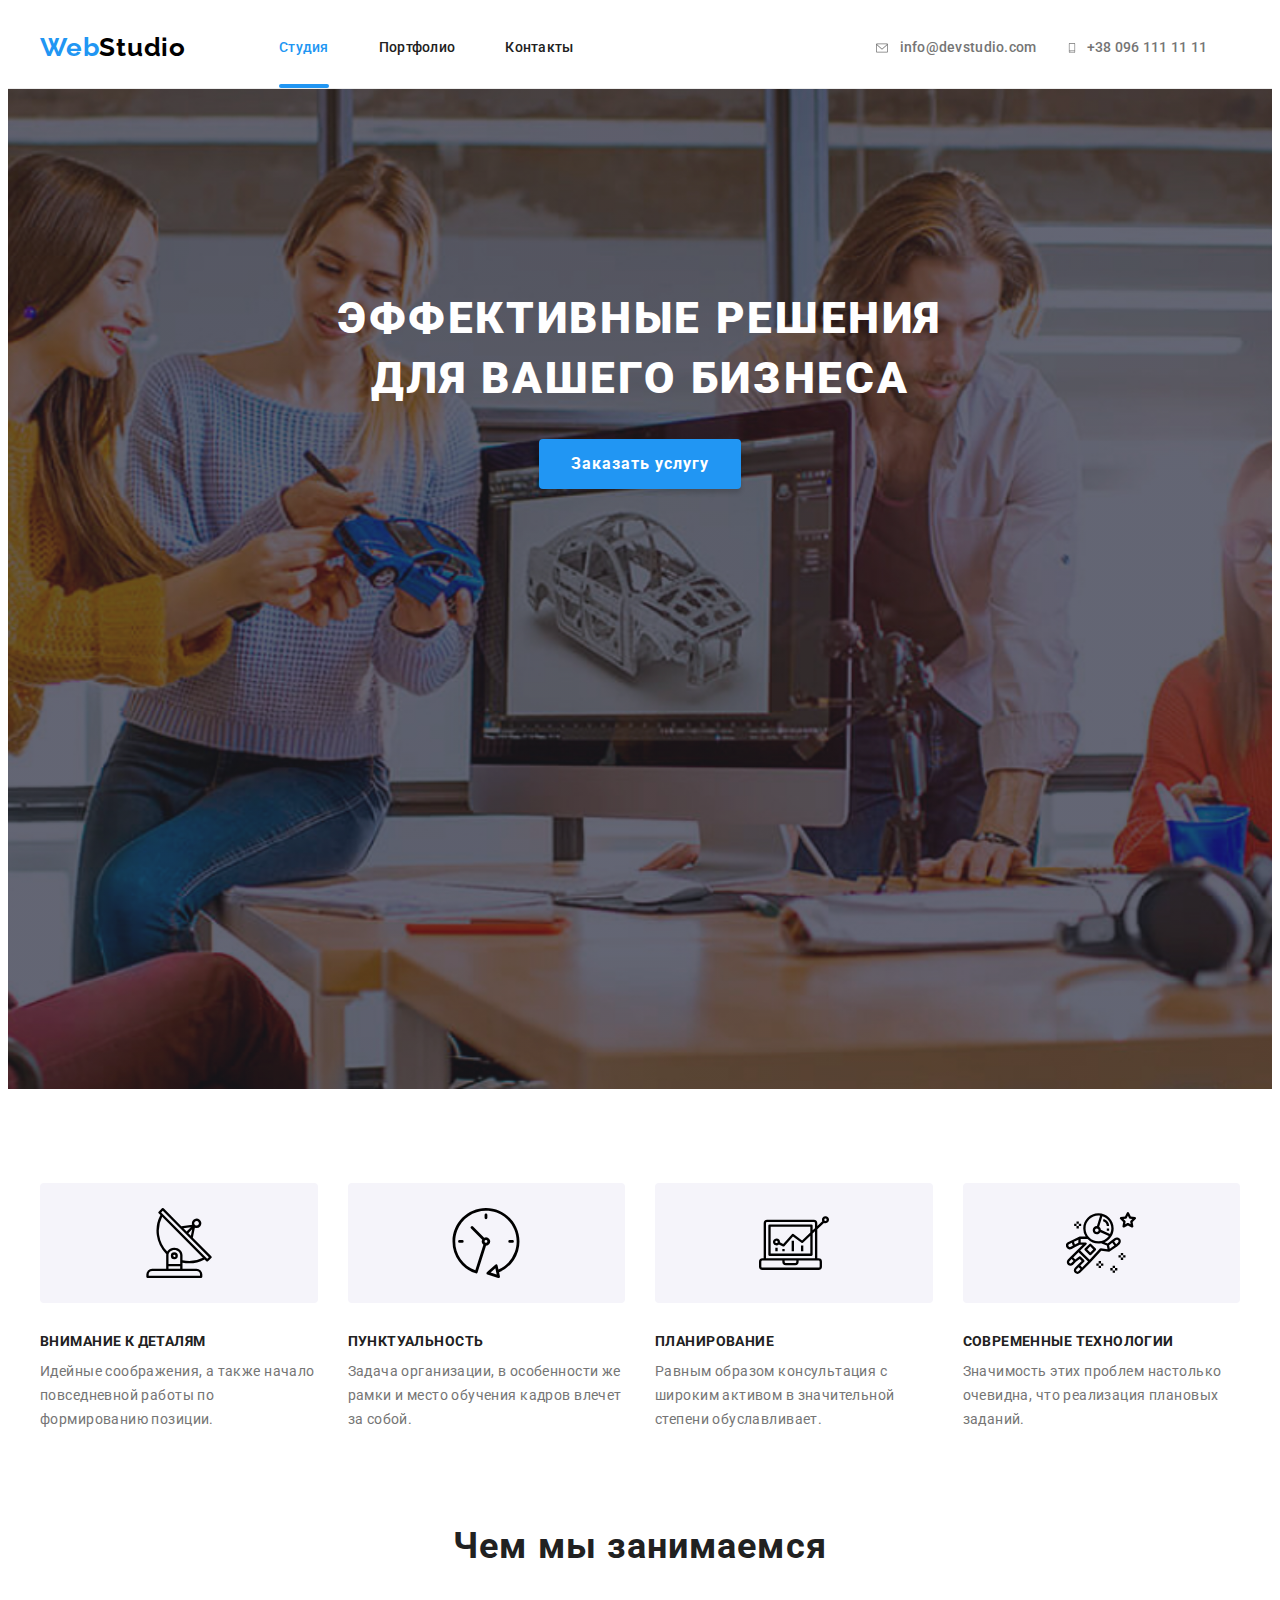
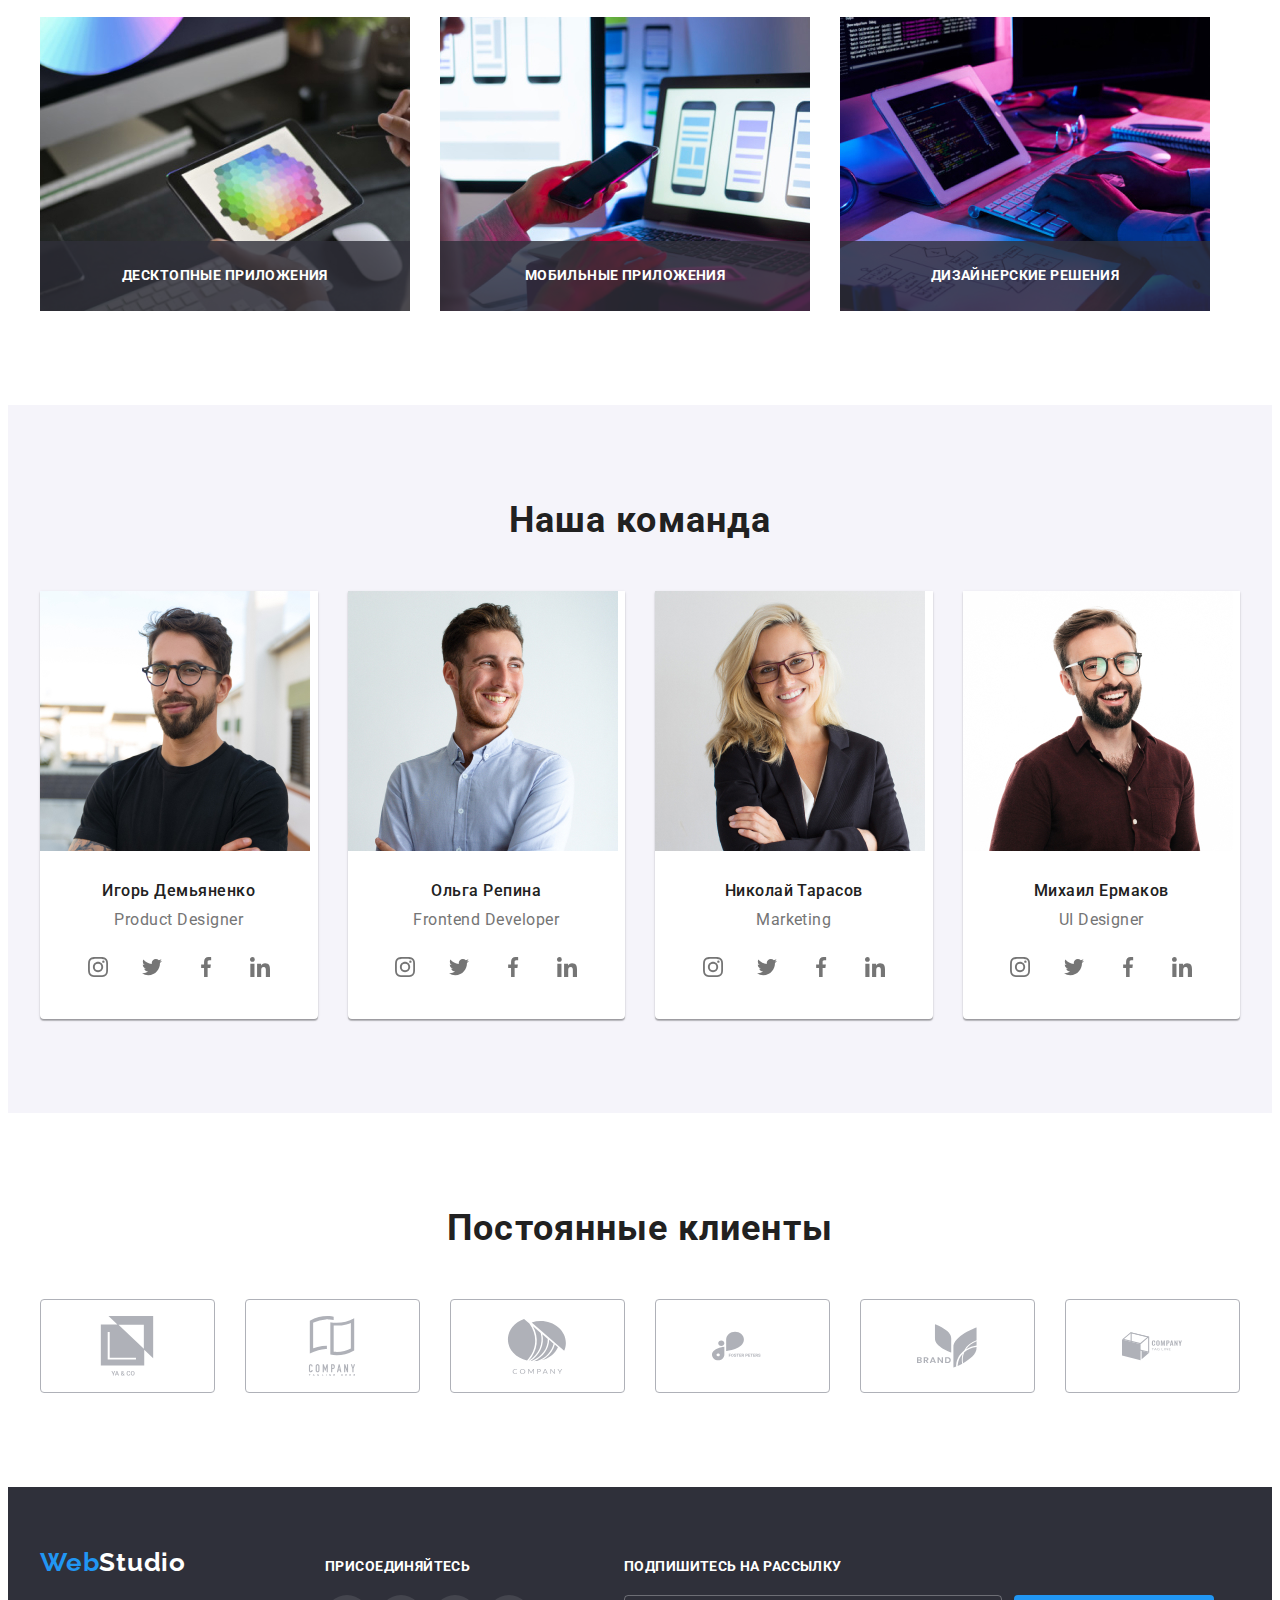
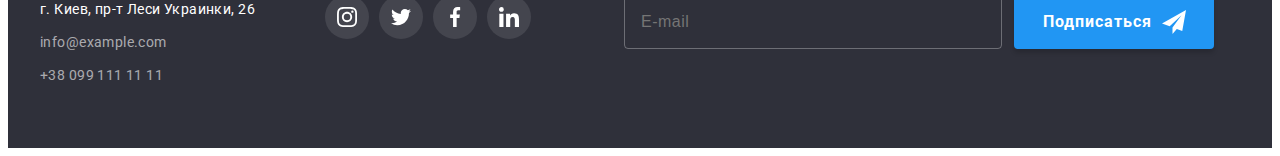
==== commit 9c558464: "поправив мобільну версію" ====
--- a/index.html
+++ b/index.html
@@ -32,8 +32,8 @@
         <button type="button" class="nav__btn-mobile" aria-controls="page-header__nav-container" aria-expanded="false"
           data-menu-button>
           <svg width="40" height="40" aria-label="Переключатель мобильного меню">
-            <use class="nav__icon-cross" href="./images/svg/icon.svg#cross"></use>
-            <use class="nav__icon-menu" href="./images/svg/icon.svg#menu"></use>
+            <use class="nav__icon-cross" href="./images/symbol-defs.svg#icon-close_24px"></use>
+            <use class="nav__icon-menu" href="./images/symbol-defs.svg#icon-menu_24px"></use>
           </svg>
         </button>
         <!-- Контейнер для мобільного меню -->
